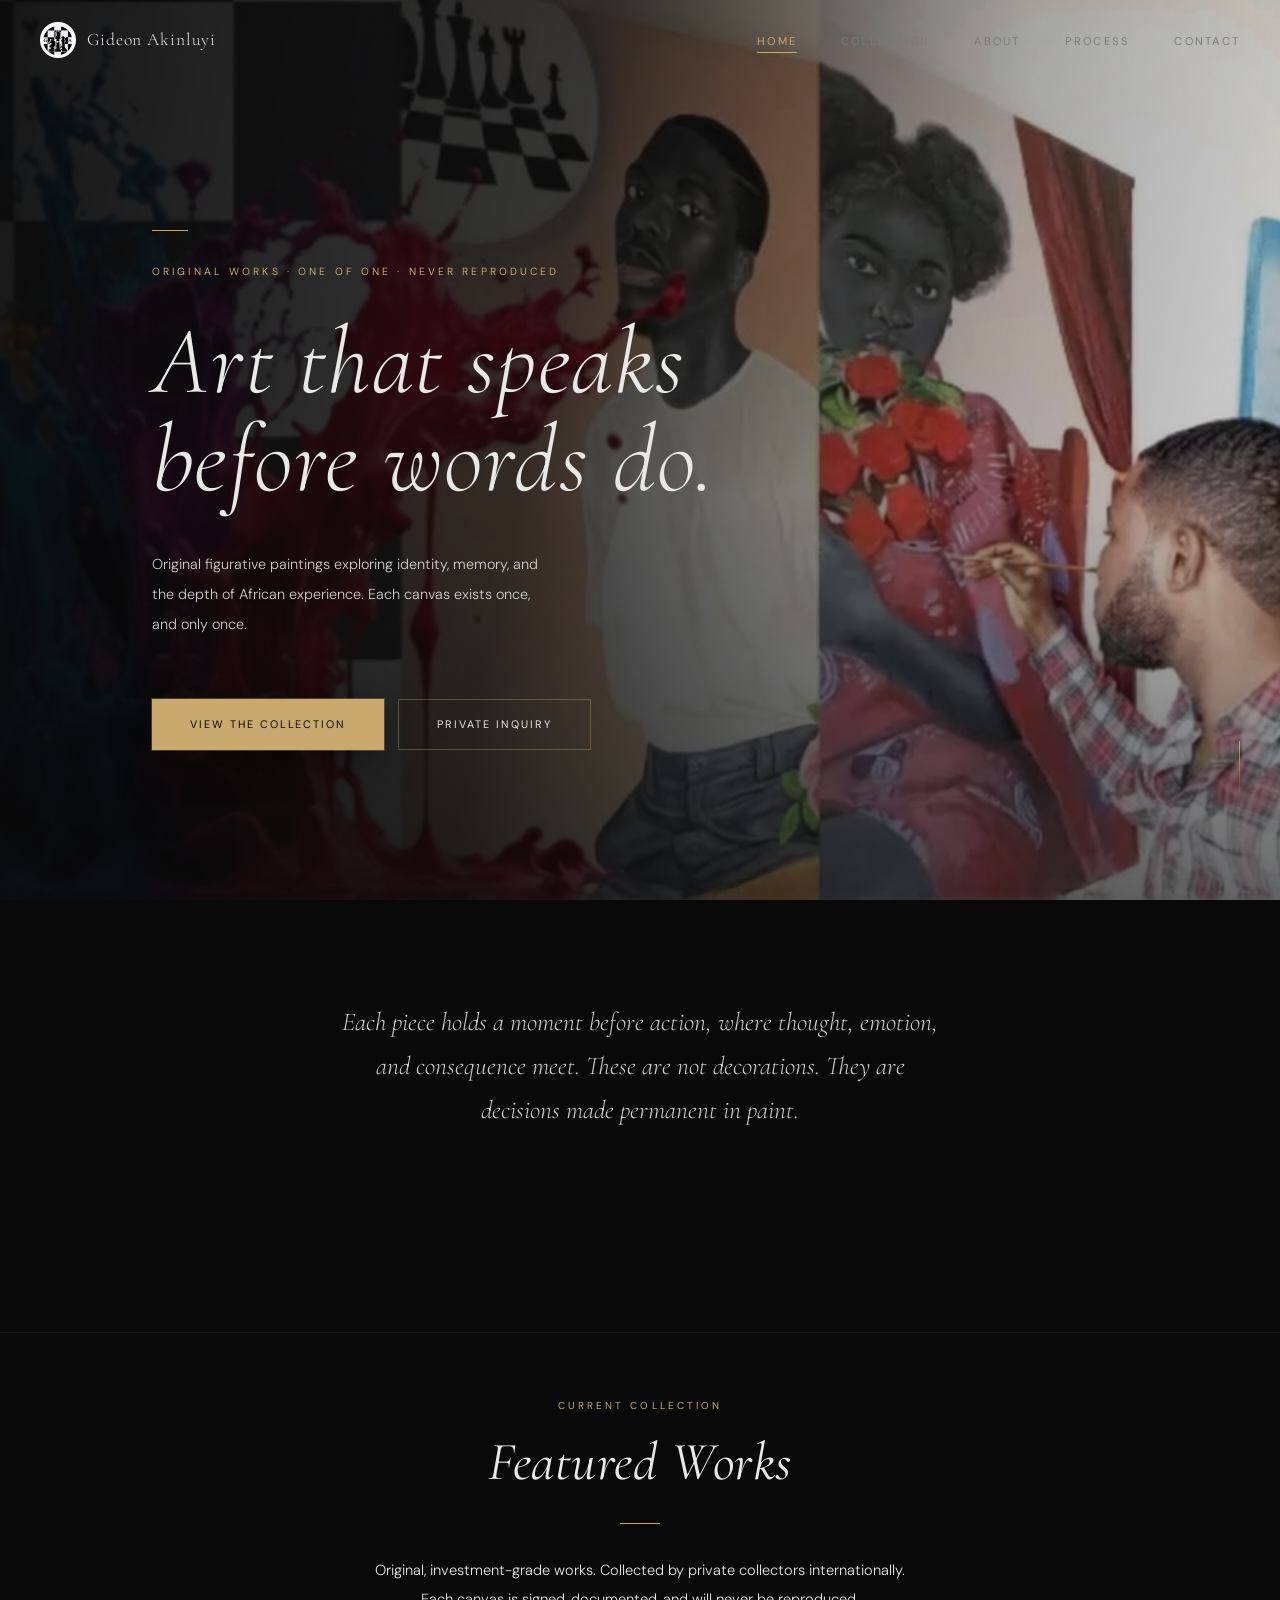
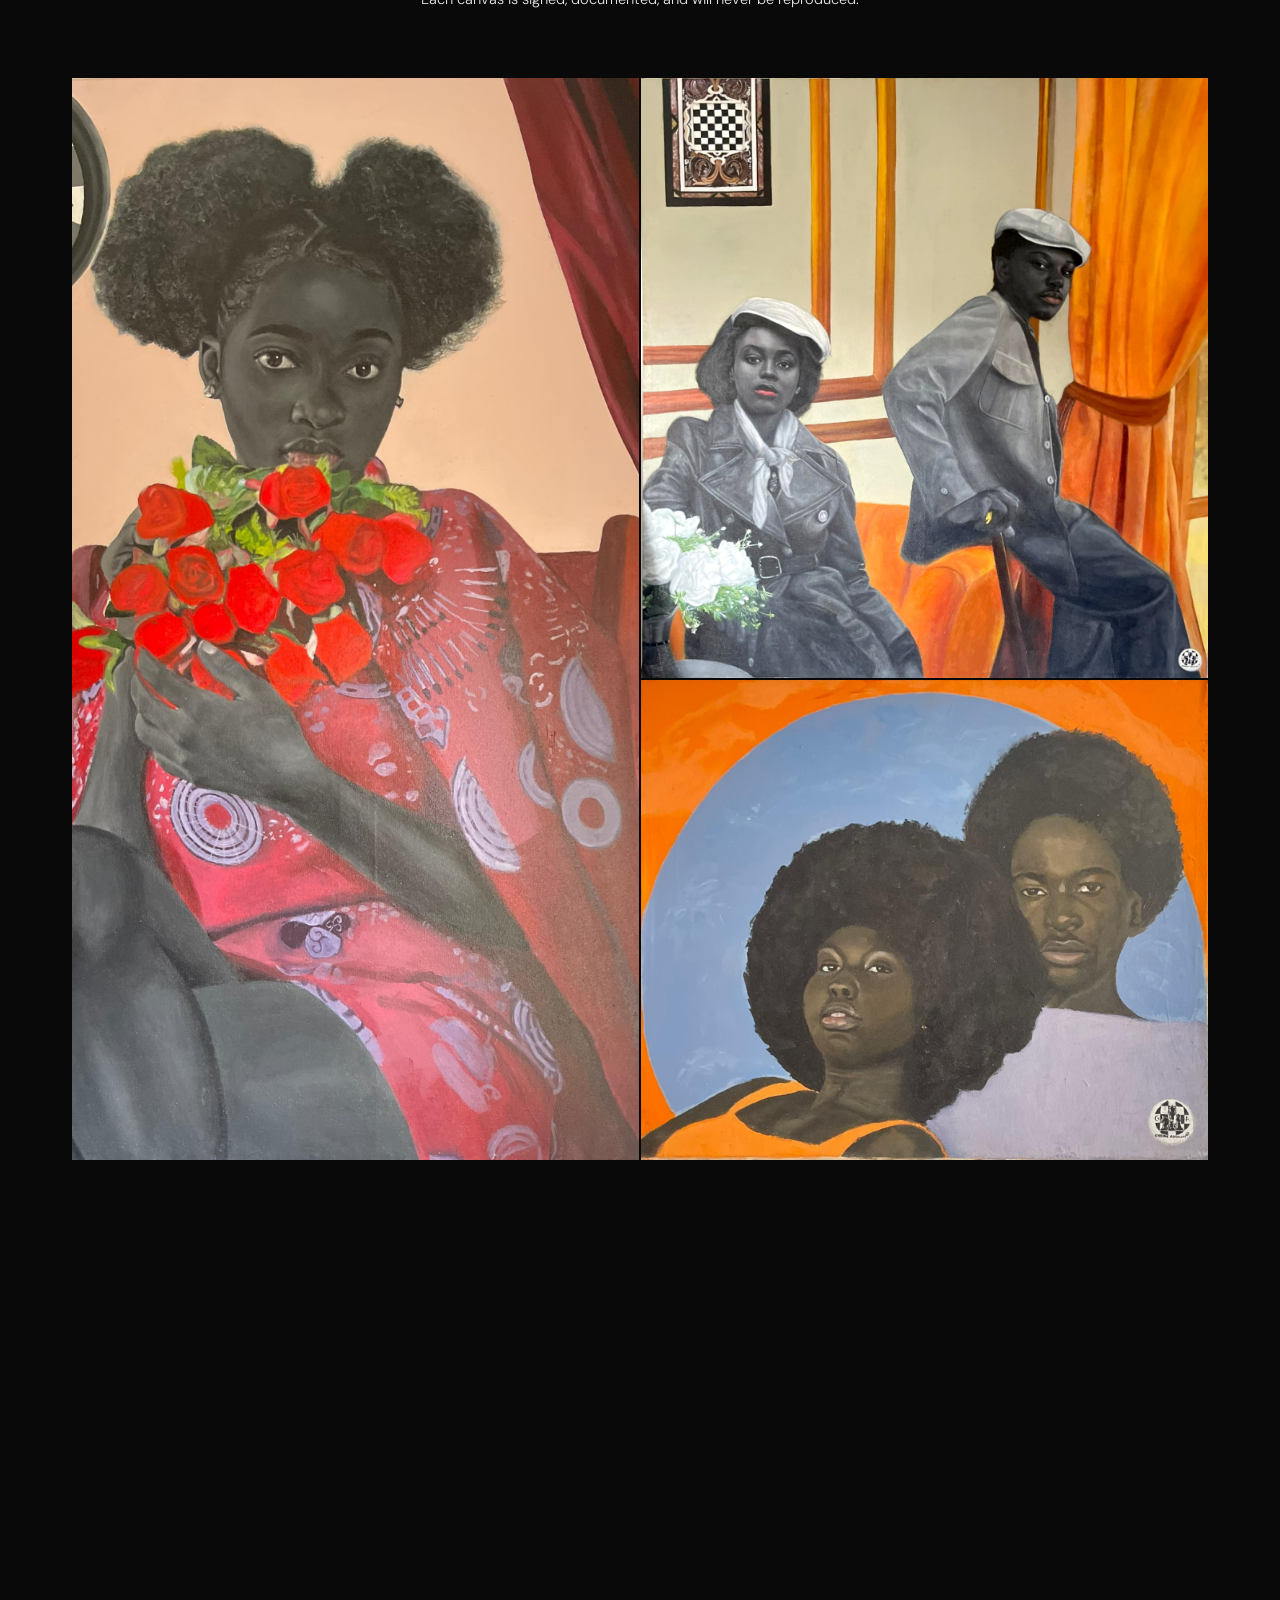
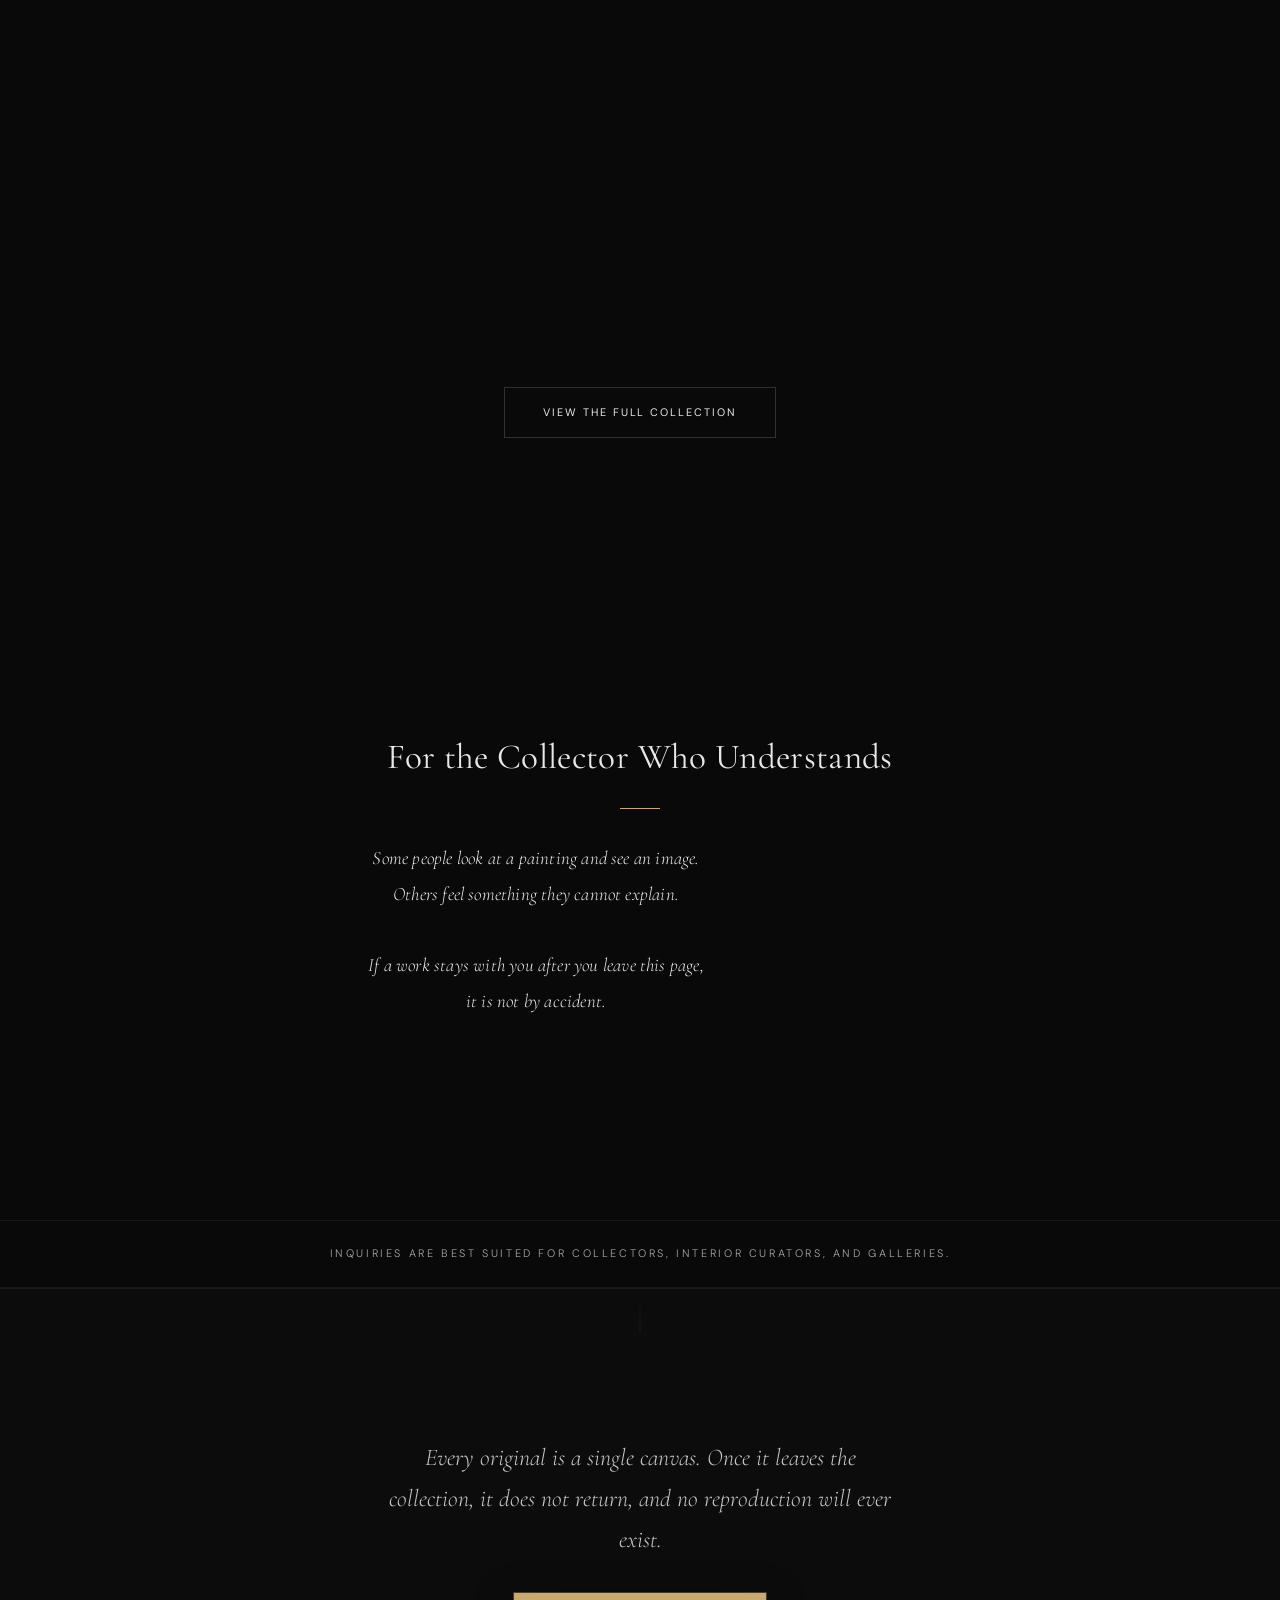
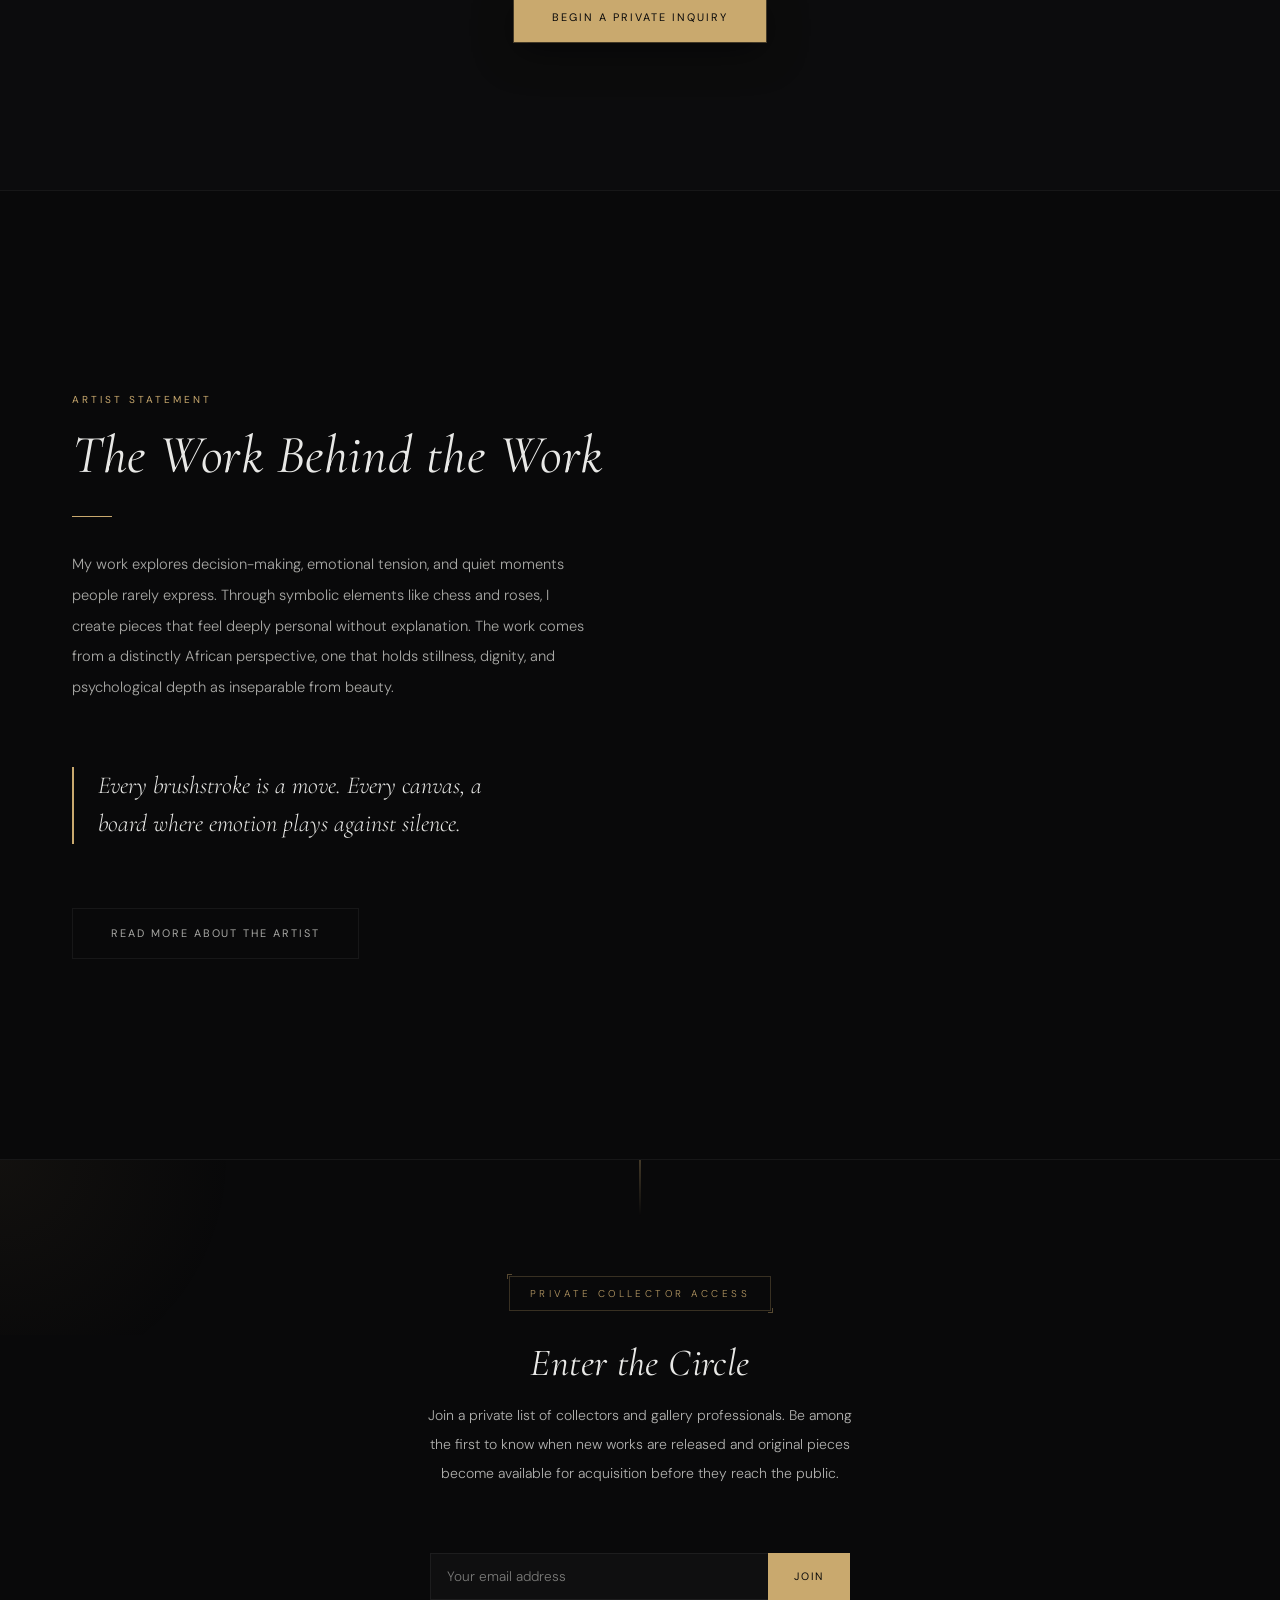
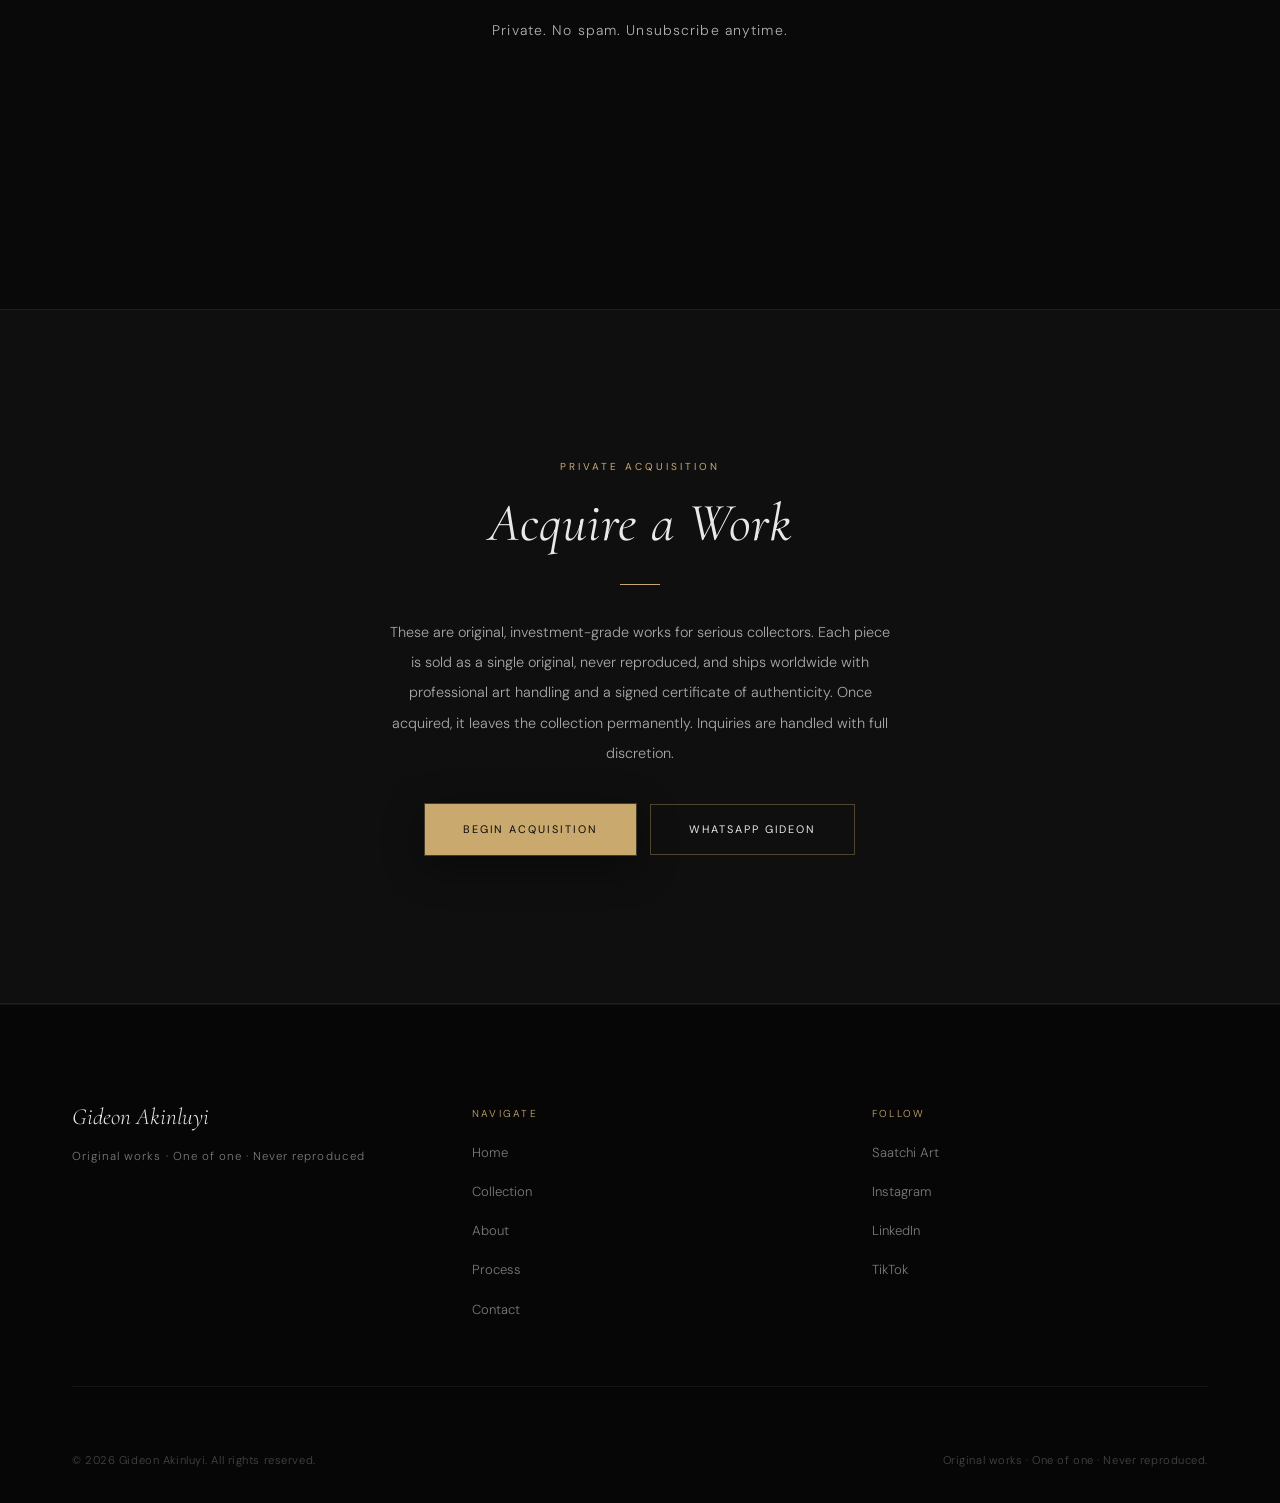
==== index.html @ 633abb71 "Add files via upload initial website upload" ====
<!DOCTYPE html>
<html lang="en">
<head>
  <meta charset="UTF-8">
  <meta name="viewport" content="width=device-width, initial-scale=1.0">
  <title>Gideon Akinluyi | Contemporary Artist | Original Figurative Paintings</title>
  <meta name="description" content="Original figurative paintings by Gideon Akinluyi. Investment-grade works exploring identity, decision-making, and the depth of African experience. Each work is one of one, collected privately worldwide.">
  <meta property="og:title" content="Gideon Akinluyi | Contemporary Artist | Original Figurative Paintings">
  <meta property="og:description" content="Original figurative paintings by Gideon Akinluyi. Investment-grade works exploring identity, decision-making, and the depth of African experience. Each work is one of one, collected privately worldwide.">
  <meta property="og:image" content="images/banner.jpg">
  <meta property="og:type" content="website">
  <link rel="icon" href="images/logo.png">
  <link rel="stylesheet" href="style.css">
  <link rel="preconnect" href="https://fonts.googleapis.com">
  <link rel="preconnect" href="https://fonts.gstatic.com" crossorigin>
  <link href="https://fonts.googleapis.com/css2?family=Cormorant+Garamond:ital,wght@0,300;0,400;0,500;0,600;1,300;1,400&family=DM+Sans:wght@300;400;500&display=swap" rel="stylesheet">
</head>
<body>

  <nav class="nav" id="mainNav">
    <div class="nav__inner">
      <a href="index.html" class="nav__logo">
        <img src="images/logo.png" alt="Gideon Akinluyi artist logo">
        <span class="nav__logo-text">Gideon Akinluyi</span>
      </a>
      <ul class="nav__links">
        <li><a href="index.html" class="active">Home</a></li>
        <li><a href="collection.html">Collection</a></li>
        <li><a href="about.html">About</a></li>
        <li><a href="process.html">Process</a></li>
        <li><a href="contact.html">Contact</a></li>
      </ul>
      <button class="nav__hamburger" aria-label="Open menu">
        <span></span><span></span><span></span>
      </button>
    </div>
  </nav>

  <div class="nav__mobile">
    <ul>
      <li><a href="index.html" class="active">Home</a></li>
      <li><a href="collection.html">Collection</a></li>
      <li><a href="about.html">About</a></li>
      <li><a href="process.html">Process</a></li>
      <li><a href="contact.html">Contact</a></li>
    </ul>
  </div>

  <section class="hero">
    <div class="hero__bg">
      <img src="images/banner.jpg" alt="Gideon Akinluyi studio, original figurative acrylic paintings">
    </div>
    <div class="hero__overlay"></div>
    <div class="hero__content">
      <span class="hero__label">Original Works &middot; One of One &middot; Never Reproduced</span>
      <h1 class="hero__title">Art that speaks<br>before words do.</h1>
      <p class="hero__sub">Original figurative paintings exploring identity, memory, and the depth of African experience. Each canvas exists once, and only once.</p>
      <div class="hero__actions">
        <a href="collection.html" class="btn btn--primary">View the Collection</a>
        <a href="https://wa.me/2347062094974?text=Hello%20Gideon%2C%20I%20came%20across%20your%20work%20and%20one%20piece%20stayed%20with%20me.%20I%20would%20like%20to%20know%20more%20about%20its%20availability." target="_blank" rel="noopener" class="btn btn--outline">Private Inquiry</a>
      </div>
    </div>
    <div class="hero__scroll">
      <div class="hero__scroll-line"></div>
      <span>Scroll</span>
    </div>
  </section>

  <section class="featured-intro">
    <div class="container">
      <p class="fade-in">Each piece holds a moment before action, where thought, emotion, and consequence meet. These are not decorations. They are decisions made permanent in paint.</p>
    </div>
  </section>

  <section class="featured-grid">
    <div class="container">
      <div class="section-header section-header--center fade-in">
        <span class="section-label">Current Collection</span>
        <h2 class="section-title">Featured Works</h2>
        <div class="divider divider--center"></div>
        <p style="text-align:center; margin: 0 auto; color: var(--text);">Original, investment-grade works. Collected by private collectors internationally. Each canvas is signed, documented, and will never be reproduced.</p>
      </div>

      <div class="featured-grid__grid">
        <div class="featured-grid__item fade-in" data-artwork="art1">
          <img src="images/art1.jpg" alt="A Bouquet of Reflection, figurative acrylic painting by Gideon Akinluyi">
          <div class="featured-grid__caption"><h4>A Bouquet of Reflection</h4></div>
        </div>
        <div class="featured-grid__item fade-in fade-in-delay-1" data-artwork="art2">
          <img src="images/art2.jpg" alt="Timeless Elegance, figurative acrylic painting by Gideon Akinluyi">
          <div class="featured-grid__caption"><h4>Timeless Elegance</h4></div>
        </div>
        <div class="featured-grid__item fade-in fade-in-delay-2" data-artwork="art3">
          <img src="images/art3.jpg" alt="Bound by Love, Moved by Purpose, figurative acrylic painting by Gideon Akinluyi">
          <div class="featured-grid__caption"><h4>Bound by Love, Moved by Purpose</h4></div>
        </div>
        <div class="featured-grid__item fade-in fade-in-delay-3" data-artwork="art4">
          <img src="images/art4.jpg" alt="Contemplation in Silence, figurative acrylic painting by Gideon Akinluyi">
          <div class="featured-grid__caption"><h4>Contemplation in Silence</h4></div>
        </div>
      </div>

      <div style="text-align:center; margin-top: 72px;" class="fade-in">
        <a href="collection.html" class="btn btn--outline">View the Full Collection</a>
      </div>
    </div>
  </section>

  <section class="recognition-moment fade-in">
    <div class="container">
      <div class="recognition-moment__inner">
        <h2 class="recognition-moment__title">For the Collector Who Understands</h2>
        <div class="divider divider--center"></div>
        <p class="recognition-moment__text">Some people look at a painting and see an image.<br>Others feel something they cannot explain.<br><br>If a work stays with you after you leave this page,<br>it is not by accident.</p>
      </div>
    </div>
  </section>

  <div class="collector-filter-bar">
    <p>Inquiries are best suited for collectors, interior curators, and galleries.</p>
  </div>

  <div class="cta-strip fade-in">
    <div class="container">
      <p>Every original is a single canvas. Once it leaves the collection, it does not return, and no reproduction will ever exist.</p>
      <a href="https://wa.me/2347062094974?text=Hello%20Gideon%2C%20I%20came%20across%20your%20work%20and%20one%20piece%20stayed%20with%20me.%20I%20would%20like%20to%20know%20more%20about%20its%20availability." target="_blank" rel="noopener" class="btn btn--primary">Begin a Private Inquiry</a>
    </div>
  </div>

  <section class="artist-statement-section">
    <div class="container">
      <div class="artist-statement-inner fade-in">
        <span class="section-label">Artist Statement</span>
        <h2 class="section-title">The Work Behind the Work</h2>
        <div class="divider"></div>
        <p>My work explores decision-making, emotional tension, and quiet moments people rarely express. Through symbolic elements like chess and roses, I create pieces that feel deeply personal without explanation. The work comes from a distinctly African perspective, one that holds stillness, dignity, and psychological depth as inseparable from beauty.</p>
        <blockquote class="home-quote">Every brushstroke is a move. Every canvas, a board where emotion plays against silence.</blockquote>
        <a href="about.html" class="btn btn--ghost">Read More About the Artist</a>
      </div>
    </div>
  </section>

  <section class="subscribe">
    <div class="container">
      <div class="subscribe-inner fade-in">
        <div class="collector-badge">Private Collector Access</div>
        <h2>Enter the Circle</h2>
        <p>Join a private list of collectors and gallery professionals. Be among the first to know when new works are released and original pieces become available for acquisition before they reach the public.</p>
        <form class="subscribe-form" action="https://formspree.io/f/xdapoaay" method="POST">
          <input type="email" name="email" placeholder="Your email address" required>
          <button type="submit">Join</button>
        </form>
        <p class="subscribe-note">Private. No spam. Unsubscribe anytime.</p>
      </div>
    </div>
  </section>

  <section class="acquire">
    <div class="container">
      <div class="acquire-inner fade-in">
        <span class="section-label">Private Acquisition</span>
        <h2>Acquire a Work</h2>
        <div class="divider divider--center"></div>
        <p>These are original, investment-grade works for serious collectors. Each piece is sold as a single original, never reproduced, and ships worldwide with professional art handling and a signed certificate of authenticity. Once acquired, it leaves the collection permanently. Inquiries are handled with full discretion.</p>
        <div style="display:flex; gap:14px; justify-content:center; flex-wrap:wrap; margin-top: 36px;">
          <a href="contact.html" class="btn btn--primary">Begin Acquisition</a>
          <a href="https://wa.me/2347062094974?text=Hello%20Gideon%2C%20I%20came%20across%20your%20work%20and%20one%20piece%20stayed%20with%20me.%20I%20would%20like%20to%20know%20more%20about%20its%20availability." target="_blank" rel="noopener" class="btn btn--outline">WhatsApp Gideon</a>
        </div>
      </div>
    </div>
  </section>

  <footer class="footer">
    <div class="container">
      <div class="footer__inner">
        <div class="footer__brand">
          <span class="footer__brand-name">Gideon Akinluyi</span>
          <span class="footer__brand-sub">Original works &middot; One of one &middot; Never reproduced</span>
        </div>
        <div>
          <span class="footer__col-label">Navigate</span>
          <ul class="footer__links">
            <li><a href="index.html">Home</a></li>
            <li><a href="collection.html">Collection</a></li>
            <li><a href="about.html">About</a></li>
            <li><a href="process.html">Process</a></li>
            <li><a href="contact.html">Contact</a></li>
          </ul>
        </div>
        <div>
          <span class="footer__col-label">Follow</span>
          <ul class="footer__social">
            <li><a href="https://www.saatchiart.com/gideonakinluyi-art" target="_blank" rel="noopener">Saatchi Art</a></li>
            <li><a href="https://www.instagram.com/gakinluyi" target="_blank" rel="noopener">Instagram</a></li>
            <li><a href="https://www.linkedin.com/in/gideon-akinluyi-1b16bb2b6/" target="_blank" rel="noopener">LinkedIn</a></li>
            <li><a href="https://tiktok.com/@gideon_akinluyi_art" target="_blank" rel="noopener">TikTok</a></li>
          </ul>
        </div>
      </div>
      <div class="footer__bottom">
        <span class="footer__copy">&copy; <span id="year"></span> Gideon Akinluyi. All rights reserved.</span>
        <span class="footer__copy">Original works &middot; One of one &middot; Never reproduced.</span>
      </div>
    </div>
  </footer>

  <div class="modal-overlay" id="modalOverlay">
    <button class="modal__close" onclick="closeModal()" aria-label="Close modal">&times;</button>
    <div class="modal">
      <div class="modal__image"><img class="modal__img" src="" alt=""></div>
      <div class="modal__content">
        <p class="modal__label"></p>
        <h2 class="modal__title"></h2>
        <p class="modal__tagline"></p>
        <p class="modal__subtitle"></p>
        <div class="divider"></div>
        <p class="modal__description"></p>
        <div class="modal__status"></div>
        <p class="modal__oof">Original work &middot; One of one &middot; No reproduction will ever exist.</p>
        <div class="modal__actions">
          <a href="contact.html" class="btn btn--primary">Acquire this Work</a>
          <a href="https://wa.me/2347062094974?text=Hello%20Gideon%2C%20I%20came%20across%20your%20work%20and%20one%20piece%20stayed%20with%20me.%20I%20would%20like%20to%20know%20more%20about%20its%20availability." target="_blank" rel="noopener" class="btn btn--outline modal__wa">Private Inquiry</a>
        </div>
      </div>
    </div>
  </div>

  <script>document.getElementById("year").textContent = new Date().getFullYear();</script>
  <script src="script.js"></script>
</body>
</html>
---- style.css ----
@import url('https://fonts.googleapis.com/css2?family=Cormorant+Garamond:ital,wght@0,300;0,400;0,500;0,600;1,300;1,400&family=DM+Sans:wght@300;400;500&display=swap');

/* =========================================
   VARIABLES
========================================= */
:root {
  --bg:            #09090a;
  --bg-secondary:  #0f0f10;
  --bg-card:       #121213;
  --bg-modal:      #0c0c0d;
  --text:          #e8e8e6;
  --muted:         #7a7a78;
  --muted-light:   #a8a8a5;
  --accent:        #c9a96e;
  --accent-dim:    rgba(201,169,110,0.12);
  --accent-glow:   rgba(201,169,110,0.06);
  --border:        rgba(255,255,255,0.06);
  --border-accent: rgba(201,169,110,0.28);
  --nav-height:    80px;

  /* Intentional spacing rhythm — not uniform */
  --sp-xs:   6px;
  --sp-sm:  16px;
  --sp-md:  32px;
  --sp-lg:  64px;
  --sp-xl:  100px;
  --sp-2xl: 148px;
  --sp-3xl: 200px;

  --font-display: 'Cormorant Garamond', Georgia, serif;
  --font-body:    'DM Sans', system-ui, sans-serif;

  --ease:      cubic-bezier(0.25, 0.46, 0.45, 0.94);
  --ease-out:  cubic-bezier(0.16, 1, 0.3, 1);
  --t-fast:    0.22s var(--ease);
  --t-mid:     0.38s var(--ease);
  --t-slow:    0.6s  var(--ease);
}

/* =========================================
   RESET
========================================= */
*, *::before, *::after { box-sizing: border-box; margin: 0; padding: 0; }
html { scroll-behavior: smooth; }

body {
  background: var(--bg);
  color: var(--text);
  font-family: var(--font-body);
  font-size: 15px;
  line-height: 1.75;
  font-weight: 300;
  -webkit-font-smoothing: antialiased;
  overflow-x: hidden;
}

img { display: block; max-width: 100%; height: auto; }
a   { color: inherit; text-decoration: none; }

/* =========================================
   TYPOGRAPHY
========================================= */
h1, h2, h3, h4 {
  font-family: var(--font-display);
  font-weight: 400;
  letter-spacing: 0.01em;
}

h1 { font-size: clamp(3.2rem, 7.5vw, 8rem);  line-height: 1.01; }
h2 { font-size: clamp(2.2rem, 4.2vw, 4rem);  line-height: 1.08; }
h3 { font-size: clamp(1.5rem, 2.6vw, 2.3rem); line-height: 1.12; }
h4 { font-size: 1.25rem; line-height: 1.3; }

p {
  font-size: 0.915rem;
  line-height: 2.0;
  color: var(--text);
  max-width: 54ch;
  opacity: 1;
}

.text-muted  { color: var(--muted); }
.text-accent { color: var(--accent); }

/* =========================================
   LAYOUT
========================================= */
.container {
  max-width: 1200px;
  margin: 0 auto;
  padding: 0 var(--sp-md);
}

.container--narrow {
  max-width: 760px;
  margin: 0 auto;
  padding: 0 var(--sp-md);
}

section { padding: var(--sp-2xl) 0; }

/* =========================================
   NAVIGATION
========================================= */
.nav {
  position: fixed;
  top: 0; left: 0; right: 0;
  z-index: 1000;
  height: var(--nav-height);
  display: flex;
  align-items: center;
  padding: 0 var(--sp-md);
  transition: background var(--t-slow), border-bottom var(--t-slow);
}

.nav.scrolled {
  background: rgba(9,9,10,0.97);
  border-bottom: 1px solid var(--border);
  backdrop-filter: blur(20px);
  -webkit-backdrop-filter: blur(20px);
}

.nav__inner {
  width: 100%;
  max-width: 1200px;
  margin: 0 auto;
  display: flex;
  align-items: center;
  justify-content: space-between;
}

.nav__logo {
  display: flex;
  align-items: center;
  gap: 11px;
  transition: opacity var(--t-mid);
}
.nav__logo:hover { opacity: 0.75; }

.nav__logo img {
  width: 36px; height: 36px;
  object-fit: contain;
  border-radius: 50%;
}

.nav__logo-text {
  font-family: var(--font-display);
  font-size: 1.1rem;
  letter-spacing: 0.05em;
  color: var(--text);
}

.nav__links {
  display: flex;
  align-items: center;
  gap: 44px;
  list-style: none;
}

.nav__links a {
  font-size: 0.7rem;
  letter-spacing: 0.18em;
  text-transform: uppercase;
  color: var(--muted);
  transition: color var(--t-mid);
  position: relative;
  padding-bottom: 4px;
  font-weight: 400;
}

.nav__links a::after {
  content: '';
  position: absolute;
  bottom: -1px; left: 0;
  width: 0; height: 1px;
  background: var(--accent);
  transition: width var(--t-mid);
}

.nav__links a:hover       { color: var(--text); }
.nav__links a:hover::after { width: 100%; }
.nav__links a.active      { color: var(--accent); }
.nav__links a.active::after { width: 100%; }

.nav__hamburger {
  display: none;
  flex-direction: column;
  gap: 5px;
  cursor: pointer;
  padding: 6px;
  background: none;
  border: none;
}

.nav__hamburger span {
  display: block;
  width: 22px; height: 1px;
  background: var(--text);
  transition: var(--t-mid);
}

.nav__mobile {
  display: none;
  position: fixed;
  top: var(--nav-height);
  left: 0; right: 0;
  background: rgba(9,9,10,0.99);
  border-bottom: 1px solid var(--border);
  padding: var(--sp-md) var(--sp-md) var(--sp-lg);
  z-index: 999;
  backdrop-filter: blur(20px);
}

.nav__mobile.open { display: block; }

.nav__mobile ul {
  list-style: none;
  display: flex;
  flex-direction: column;
}

.nav__mobile a {
  font-size: 0.8rem;
  letter-spacing: 0.14em;
  text-transform: uppercase;
  color: var(--muted);
  transition: color var(--t-mid);
  display: block;
  padding: 14px 0;
  border-bottom: 1px solid var(--border);
}

.nav__mobile a:hover,
.nav__mobile a.active { color: var(--accent); }

/* =========================================
   HERO
========================================= */
.hero {
  position: relative;
  height: 100vh;
  min-height: 700px;
  display: flex;
  align-items: center;
  overflow: hidden;
}

.hero__bg {
  position: absolute;
  inset: 0;
  z-index: 0;
}

.hero__bg img {
  width: 100%; height: 100%;
  object-fit: cover;
  object-position: 65% center;
  transform: scale(1.05);
  animation: heroZoom 14s var(--ease-out) forwards;
}

@keyframes heroZoom { to { transform: scale(1); } }

.hero__overlay {
  position: absolute; inset: 0;
  z-index: 1;
  background:
    linear-gradient(100deg,
      rgba(9,9,10,0.94) 0%,
      rgba(9,9,10,0.80) 42%,
      rgba(9,9,10,0.30) 72%,
      rgba(9,9,10,0.08) 100%
    ),
    linear-gradient(to top,
      rgba(9,9,10,0.55) 0%,
      transparent 45%
    );
  animation: fadeInOverlay 2.2s ease forwards;
}

@keyframes fadeInOverlay { from { opacity: 0; } to { opacity: 1; } }

.hero__content {
  position: relative;
  z-index: 2;
  width: 100%;
  max-width: 1200px;
  margin: 0 auto;
  padding: 0 var(--sp-md);
  padding-top: var(--nav-height);
}

.hero__content::before {
  content: '';
  display: block;
  width: 36px;
  height: 1px;
  background: var(--accent);
  margin-bottom: 32px;
  opacity: 0;
  animation: fadeUp 0.8s var(--ease) 0.3s forwards;
}

.hero__label {
  display: block;
  font-size: 0.65rem;
  letter-spacing: 0.30em;
  text-transform: uppercase;
  color: var(--accent);
  margin-bottom: 32px;
  font-weight: 400;
  opacity: 0;
  animation: fadeUp 0.9s var(--ease) 0.45s forwards;
}

.hero__title {
  font-family: var(--font-display);
  font-size: clamp(3.4rem, 7.5vw, 8rem);
  font-weight: 300;
  font-style: italic;
  line-height: 1.02;
  color: var(--text);
  max-width: 720px;
  margin-bottom: 40px;
  opacity: 0;
  animation: fadeUp 1.1s var(--ease) 0.62s forwards;
}

.hero__sub {
  font-size: 0.9rem;
  color: rgba(232,232,230,0.88);
  max-width: 400px;
  line-height: 2.1;
  margin-bottom: 60px;
  font-weight: 300;
  opacity: 0;
  animation: fadeUp 0.9s var(--ease) 0.82s forwards;
}

.hero__actions {
  display: flex;
  gap: 14px;
  flex-wrap: wrap;
  opacity: 0;
  animation: fadeUp 0.9s var(--ease) 1.0s forwards;
}

.hero__scroll {
  position: absolute;
  bottom: 48px;
  right: var(--sp-md);
  z-index: 2;
  display: flex;
  flex-direction: column;
  align-items: center;
  gap: 10px;
  opacity: 0;
  animation: fadeUp 1s var(--ease) 1.5s forwards;
}

.hero__scroll span {
  font-size: 0.58rem;
  letter-spacing: 0.26em;
  text-transform: uppercase;
  color: rgba(122,122,120,0.6);
  writing-mode: vertical-rl;
}

.hero__scroll-line {
  width: 1px;
  height: 52px;
  background: linear-gradient(to bottom, var(--accent), transparent);
  animation: scrollPulse 2.8s ease infinite 2s;
}

@keyframes scrollPulse {
  0%, 100% { opacity: 0.28; transform: scaleY(1); }
  50%       { opacity: 0.85; transform: scaleY(0.58); }
}

@keyframes fadeUp {
  from { opacity: 0; transform: translateY(26px); }
  to   { opacity: 1; transform: translateY(0); }
}

/* =========================================
   BUTTONS
========================================= */
.btn {
  display: inline-flex;
  align-items: center;
  padding: 15px 38px;
  font-size: 0.68rem;
  letter-spacing: 0.18em;
  text-transform: uppercase;
  font-family: var(--font-body);
  font-weight: 400;
  cursor: pointer;
  transition: all var(--t-mid);
  border: none;
  position: relative;
  overflow: hidden;
  white-space: nowrap;
}

.btn--primary {
  background: var(--accent);
  color: #09090a;
}

.btn--primary::after {
  content: '';
  position: absolute; inset: 0;
  background: rgba(255,255,255,0.13);
  opacity: 0;
  transition: opacity var(--t-mid);
}

.btn--primary:hover::after { opacity: 1; }
.btn--primary:hover { transform: translateY(-2px); }

.btn--outline {
  background: transparent;
  color: var(--text);
  border: 1px solid rgba(232,232,230,0.18);
}

.btn--outline:hover {
  border-color: var(--accent);
  color: var(--accent);
  transform: translateY(-2px);
}

.btn--ghost {
  background: transparent;
  color: var(--muted-light);
  border: 1px solid var(--border);
  font-size: 0.68rem;
}

.btn--ghost:hover {
  color: var(--text);
  border-color: rgba(232,232,230,0.16);
}

/* =========================================
   SECTION LABELS + DIVIDERS
========================================= */
.section-label {
  display: block;
  font-size: 0.63rem;
  letter-spacing: 0.30em;
  text-transform: uppercase;
  color: var(--accent);
  margin-bottom: 18px;
  font-weight: 400;
}

.section-header         { margin-bottom: var(--sp-lg); }
.section-header--center { text-align: center; }

.section-title {
  font-family: var(--font-display);
  font-weight: 400;
  font-style: italic;
  color: var(--text);
}

.divider {
  width: 40px; height: 1px;
  background: var(--accent);
  margin: var(--sp-md) 0;
}

.divider--center { margin: var(--sp-md) auto; }

/* =========================================
   PAGE HERO (inner pages)
========================================= */
.page-hero {
  padding-top: calc(var(--nav-height) + var(--sp-2xl));
  padding-bottom: var(--sp-xl);
  border-bottom: 1px solid var(--border);
  margin-bottom: var(--sp-2xl);
}

.page-hero__label {
  display: block;
  font-size: 0.63rem;
  letter-spacing: 0.30em;
  text-transform: uppercase;
  color: var(--accent);
  margin-bottom: 22px;
}

.page-hero__title {
  font-family: var(--font-display);
  font-size: clamp(3rem, 6.5vw, 6.5rem);
  font-weight: 300;
  font-style: italic;
  color: var(--text);
  max-width: 780px;
  margin-bottom: 28px;
  line-height: 1.03;
}

.page-hero__sub {
  font-size: 0.9rem;
  color: var(--muted-light);
  max-width: 440px;
  line-height: 2.05;
}

/* =========================================
   FEATURED INTRO
========================================= */
.featured-intro {
  padding: var(--sp-2xl) 0 var(--sp-xl);
}

.featured-intro p {
  font-family: var(--font-display);
  font-size: clamp(1.2rem, 2vw, 1.65rem);
  font-style: italic;
  color: rgba(232,232,230,0.88);
  max-width: 600px;
  text-align: center;
  margin: 0 auto;
  line-height: 1.72;
}

/* =========================================
   FEATURED GRID (homepage)
========================================= */
.featured-grid {
  padding: var(--sp-lg) 0 var(--sp-3xl);
  border-top: 1px solid var(--border);
}

.featured-grid__grid {
  display: grid;
  grid-template-columns: repeat(2, 1fr);
  gap: 2px;
}

.featured-grid__item {
  position: relative;
  overflow: hidden;
  cursor: pointer;
  background: var(--bg-secondary);
}

.featured-grid__item:nth-child(1) { grid-row: span 2; }

.featured-grid__item img {
  width: 100%; height: 100%;
  object-fit: cover;
  transition: transform 0.9s var(--ease);
  min-height: 300px;
  display: block;
}

.featured-grid__item:hover img { transform: scale(1.03); }

.featured-grid__caption {
  position: absolute;
  bottom: 0; left: 0; right: 0;
  padding: 64px var(--sp-md) var(--sp-md);
  background: linear-gradient(transparent, rgba(9,9,10,0.92));
  opacity: 0;
  transform: translateY(6px);
  transition: opacity 0.42s ease, transform 0.42s ease;
}

.featured-grid__item:hover .featured-grid__caption {
  opacity: 1;
  transform: translateY(0);
}

.featured-grid__caption h4 {
  font-family: var(--font-display);
  font-size: 1.15rem;
  font-style: italic;
  color: var(--text);
  font-weight: 400;
}

/* =========================================
   COLLECTION GRID
========================================= */
.collection-grid {
  display: grid;
  grid-template-columns: repeat(3, 1fr);
  gap: 56px 40px;
}

.art-card {
  cursor: pointer;
  background: transparent;
  transition: transform var(--t-mid);
}

.art-card:hover { transform: translateY(-4px); }

.art-card__image {
  overflow: hidden;
  aspect-ratio: 3/4;
  background: var(--bg-card);
}

.art-card__image img {
  width: 100%; height: 100%;
  object-fit: cover;
  transition: transform 0.85s var(--ease);
}

.art-card:hover .art-card__image img { transform: scale(1.03); }

.art-card__info {
  padding: 20px 0 10px;
  border-top: 1px solid var(--border);
  margin-top: 2px;
}

.art-card__title {
  font-family: var(--font-display);
  font-size: 1.3rem;
  font-style: italic;
  font-weight: 400;
  color: var(--text);
  line-height: 1.22;
  transition: color var(--t-mid);
  max-width: 26ch;
  margin-bottom: 10px;
}

.art-card:hover .art-card__title { color: var(--accent); }

.art-card__meta {
  font-size: 0.67rem;
  color: var(--muted);
  letter-spacing: 0.07em;
  line-height: 1.7;
  padding-bottom: 12px;
  border-bottom: 1px solid var(--border);
  margin-bottom: 12px;
}

.art-card__tagline {
  font-family: var(--font-display);
  font-style: italic;
  font-size: 0.92rem;
  color: var(--muted-light);
  line-height: 1.68;
}

/* =========================================
   MODAL
========================================= */
.modal-overlay {
  position: fixed; inset: 0;
  background: rgba(4,4,5,0.97);
  z-index: 2000;
  display: flex;
  align-items: center;
  justify-content: center;
  padding: var(--sp-md);
  opacity: 0;
  pointer-events: none;
  transition: opacity 0.42s ease;
  backdrop-filter: blur(14px);
  -webkit-backdrop-filter: blur(14px);
}

.modal-overlay.open {
  opacity: 1;
  pointer-events: all;
}

.modal {
  background: var(--bg-modal);
  max-width: 1000px;
  width: 100%;
  max-height: 88vh;
  overflow-y: auto;
  display: grid;
  grid-template-columns: 1fr 1fr;
  border: 1px solid rgba(255,255,255,0.05);
  transform: translateY(20px) scale(0.978);
  transition: transform 0.48s var(--ease-out);
  scrollbar-width: thin;
  scrollbar-color: var(--border) transparent;
}

.modal-overlay.open .modal {
  transform: translateY(0) scale(1);
}

.modal::-webkit-scrollbar { width: 2px; }
.modal::-webkit-scrollbar-thumb { background: var(--border); }

.modal__image {
  position: sticky;
  top: 0;
  overflow: hidden;
  height: fit-content;
}

.modal__image img {
  width: 100%; height: 100%;
  object-fit: cover;
  max-height: 88vh;
  display: block;
}

.modal__content {
  padding: 48px 40px 44px;
  display: flex;
  flex-direction: column;
  gap: 16px;
}

.modal__close {
  position: fixed;
  top: 20px; right: 20px;
  background: rgba(9,9,10,0.94);
  border: 1px solid rgba(255,255,255,0.08);
  color: var(--muted);
  width: 44px; height: 44px;
  cursor: pointer;
  display: flex;
  align-items: center;
  justify-content: center;
  font-size: 1.15rem;
  transition: all var(--t-mid);
  z-index: 2001;
  backdrop-filter: blur(8px);
}

.modal__close:hover {
  color: var(--text);
  border-color: var(--accent);
  background: var(--accent-dim);
}

.modal__label {
  font-size: 0.63rem;
  letter-spacing: 0.20em;
  text-transform: uppercase;
  color: var(--accent);
}

.modal__title {
  font-family: var(--font-display);
  font-size: clamp(1.8rem, 2.6vw, 2.8rem);
  font-style: italic;
  font-weight: 400;
  line-height: 1.08;
  color: var(--text);
  max-width: 22ch;
}

.modal__tagline {
  font-family: var(--font-display);
  font-size: 1.08rem;
  font-style: italic;
  color: var(--muted-light);
  border-left: 2px solid var(--accent);
  padding-left: 16px;
  line-height: 1.58;
  margin: 2px 0;
}

.modal__subtitle {
  font-size: 0.8rem;
  color: var(--muted);
  font-style: italic;
  line-height: 1.85;
}

.modal__description {
  font-size: 0.86rem;
  color: var(--muted-light);
  line-height: 2.1;
  max-width: 42ch;
}

.modal__status {
  font-size: 0.76rem;
  color: var(--muted);
  padding: 18px 0;
  border-top: 1px solid var(--border);
  border-bottom: 1px solid var(--border);
  line-height: 1.85;
}

.modal__status span {
  color: var(--accent);
  display: block;
  margin-top: 5px;
}

.modal__oof {
  font-size: 0.67rem;
  letter-spacing: 0.10em;
  color: var(--accent);
}

.modal__actions {
  display: flex;
  flex-direction: column;
  gap: 10px;
  padding-top: 6px;
}

/* =========================================
   ARTIST STATEMENT
========================================= */
.artist-statement-section {
  padding: var(--sp-3xl) 0;
  border-top: 1px solid var(--border);
}

.artist-statement-inner {
  max-width: 680px;
}

.artist-statement-inner h2 {
  font-family: var(--font-display);
  font-style: italic;
  font-weight: 400;
}

.artist-statement-inner > p {
  font-size: 0.915rem;
  color: var(--muted-light);
  line-height: 2.1;
  margin-top: var(--sp-md);
  max-width: 52ch;
}

.home-quote {
  font-family: var(--font-display);
  font-size: clamp(1.25rem, 1.9vw, 1.7rem);
  font-style: italic;
  color: var(--text);
  border-left: 2px solid var(--accent);
  padding-left: 24px;
  margin: var(--sp-lg) 0;
  line-height: 1.58;
  max-width: 42ch;
}

/* =========================================
   COLLECTOR SECTION
========================================= */
.subscribe {
  padding: var(--sp-3xl) 0;
  border-top: 1px solid var(--border);
  position: relative;
  overflow: hidden;
}

/* Radial gold ambient glow */
.subscribe::before {
  content: '';
  position: absolute;
  top: 50%; left: 50%;
  transform: translate(-50%, -50%);
  width: 700px; height: 350px;
  background: radial-gradient(ellipse, var(--accent-glow) 0%, transparent 65%);
  pointer-events: none;
}

/* Top hairline drop */
.subscribe::after {
  content: '';
  position: absolute;
  top: 0; left: 50%;
  transform: translateX(-50%);
  width: 1px; height: 56px;
  background: linear-gradient(to bottom, var(--accent), transparent);
  opacity: 0.6;
}

.subscribe-inner {
  max-width: 500px;
  margin: 0 auto;
  text-align: center;
  position: relative;
  padding-top: var(--sp-sm);
}

.subscribe-inner h2 {
  font-family: var(--font-display);
  font-style: italic;
  font-size: clamp(2rem, 3.6vw, 3.2rem);
  line-height: 1.08;
  margin-bottom: var(--sp-sm);
}

.subscribe-inner > p {
  font-size: 0.875rem;
  color: var(--muted-light);
  line-height: 2.1;
  max-width: 44ch;
  margin: 0 auto var(--sp-lg);
}

.collector-badge {
  display: inline-block;
  border: 1px solid var(--border-accent);
  color: var(--accent);
  font-size: 0.62rem;
  letter-spacing: 0.30em;
  text-transform: uppercase;
  padding: 8px 20px;
  margin-bottom: var(--sp-md);
  position: relative;
}

.collector-badge::before,
.collector-badge::after {
  content: '';
  position: absolute;
  width: 5px; height: 5px;
  border-color: var(--accent);
  border-style: solid;
  opacity: 0.45;
}

.collector-badge::before {
  top: -3px; left: -3px;
  border-width: 1px 0 0 1px;
}

.collector-badge::after {
  bottom: -3px; right: -3px;
  border-width: 0 1px 1px 0;
}

.subscribe-form {
  display: flex;
  max-width: 420px;
  margin: 0 auto var(--sp-sm);
}

.subscribe-form input {
  flex: 1;
  background: var(--bg-secondary);
  border: 1px solid var(--border);
  border-right: none;
  color: var(--text);
  padding: 14px 16px;
  font-family: var(--font-body);
  font-size: 0.85rem;
  outline: none;
  transition: border-color var(--t-mid);
  font-weight: 300;
}

.subscribe-form input::placeholder { color: var(--muted); }
.subscribe-form input:focus { border-color: var(--border-accent); }

.subscribe-form button {
  background: var(--accent);
  color: #09090a;
  border: none;
  padding: 14px 26px;
  font-family: var(--font-body);
  font-size: 0.67rem;
  letter-spacing: 0.16em;
  text-transform: uppercase;
  cursor: pointer;
  transition: background var(--t-mid);
  white-space: nowrap;
  font-weight: 400;
}

.subscribe-form button:hover { background: #d4b577; }

.subscribe-note {
  font-size: 0.68rem;
  color: var(--muted);
  letter-spacing: 0.08em;
}

/* =========================================
   ACQUIRE / CTA
========================================= */
.acquire {
  background: var(--bg-secondary);
  padding: var(--sp-2xl) 0;
  border-top: 1px solid var(--border);
  border-bottom: 1px solid var(--border);
}

.acquire-inner {
  max-width: 640px;
  margin: 0 auto;
  text-align: center;
}

.acquire-inner h2 {
  font-family: var(--font-display);
  font-style: italic;
  margin-bottom: var(--sp-sm);
}

.acquire-inner > p {
  font-size: 0.9rem;
  color: var(--muted-light);
  line-height: 2.1;
  max-width: 50ch;
  margin: 0 auto var(--sp-md);
}

/* Mid-page CTA strip */
.cta-strip {
  padding: var(--sp-2xl) 0;
  border-top: 1px solid var(--border);
  text-align: center;
  position: relative;
}

.cta-strip::before {
  content: '';
  position: absolute;
  top: 0; left: 50%;
  transform: translateX(-50%);
  width: 1px; height: 44px;
  background: linear-gradient(to bottom, transparent, var(--border));
}

.cta-strip p {
  font-family: var(--font-display);
  font-style: italic;
  font-size: clamp(1.1rem, 1.9vw, 1.5rem);
  color: rgba(232,232,230,0.90);
  max-width: 520px;
  margin: 0 auto var(--sp-md);
  line-height: 1.72;
}

/* =========================================
   ABOUT PAGE
========================================= */
.about-grid {
  display: grid;
  grid-template-columns: 1fr 1.35fr;
  gap: var(--sp-3xl);
  align-items: start;
}

.about__image {
  position: sticky;
  top: calc(var(--nav-height) + var(--sp-md));
}

.about__image img {
  width: 100%;
  object-fit: cover;
  filter: grayscale(12%);
  transition: filter 0.65s ease;
}

.about__image:hover img { filter: grayscale(0%); }

.about__content { padding-top: 4px; }

.about__name {
  font-family: var(--font-display);
  font-size: clamp(2.4rem, 4.5vw, 4rem);
  font-weight: 300;
  font-style: italic;
  margin-bottom: 10px;
  line-height: 1.02;
}

.about__role {
  font-size: 0.67rem;
  letter-spacing: 0.24em;
  text-transform: uppercase;
  color: var(--accent);
  margin-bottom: var(--sp-lg);
}

.about__block {
  margin-bottom: var(--sp-xl);
}

.about__block-label {
  font-size: 0.65rem;
  letter-spacing: 0.24em;
  text-transform: uppercase;
  color: var(--muted);
  margin-bottom: 18px;
  font-weight: 400;
}

.about__block p {
  font-size: 0.915rem;
  color: var(--muted-light);
  line-height: 2.1;
  max-width: 48ch;
}

.about__block p + p {
  margin-top: var(--sp-sm);
}

.about__quote {
  font-family: var(--font-display);
  font-size: clamp(1.2rem, 2vw, 1.65rem);
  font-style: italic;
  color: var(--text);
  border-left: 2px solid var(--accent);
  padding-left: var(--sp-md);
  margin: var(--sp-xl) 0;
  line-height: 1.55;
  max-width: 38ch;
}

/* =========================================
   PROCESS PAGE
========================================= */
.process-images {
  display: grid;
  grid-template-columns: 1.2fr 1fr;
  gap: 2px;
  margin-bottom: var(--sp-3xl);
}

.process-images__item { overflow: hidden; }

.process-images__item img {
  width: 100%; height: 100%;
  object-fit: cover;
  min-height: 500px;
  transition: transform 0.85s var(--ease);
  display: block;
}

.process-images__item:hover img { transform: scale(1.025); }

/* =========================================
   CONTACT PAGE
========================================= */
.contact-grid {
  display: grid;
  grid-template-columns: 1fr 1fr;
  gap: var(--sp-3xl);
  align-items: start;
}

.contact__info { padding-top: 4px; }

.contact__info-title {
  font-family: var(--font-display);
  font-size: clamp(2rem, 3.2vw, 3rem);
  font-style: italic;
  font-weight: 400;
  margin-bottom: var(--sp-sm);
  line-height: 1.08;
}

.contact__info > p {
  font-size: 0.9rem;
  color: var(--muted-light);
  line-height: 2.1;
  margin-bottom: var(--sp-lg);
  max-width: 44ch;
}

.contact__links {
  display: flex;
  flex-direction: column;
  gap: 12px;
  margin-bottom: var(--sp-lg);
}

.contact__link {
  display: flex;
  align-items: center;
  gap: 15px;
  font-size: 0.86rem;
  color: var(--muted);
  transition: color var(--t-mid);
  padding: 8px 0;
}

.contact__link:hover { color: var(--accent); }

.contact__link-icon {
  width: 38px; height: 38px;
  border: 1px solid var(--border);
  display: flex;
  align-items: center;
  justify-content: center;
  font-size: 0.76rem;
  flex-shrink: 0;
  transition: border-color var(--t-mid), background var(--t-mid);
  font-family: var(--font-body);
}

.contact__link:hover .contact__link-icon {
  border-color: var(--accent);
  background: var(--accent-dim);
}

.contact__form {
  display: flex;
  flex-direction: column;
  gap: var(--sp-md);
}

.form-group {
  display: flex;
  flex-direction: column;
  gap: 8px;
}

.form-group label {
  font-size: 0.65rem;
  letter-spacing: 0.18em;
  text-transform: uppercase;
  color: var(--muted);
  font-weight: 400;
}

.form-group input,
.form-group select,
.form-group textarea {
  background: var(--bg-secondary);
  border: 1px solid var(--border);
  color: var(--text);
  padding: 14px 16px;
  font-family: var(--font-body);
  font-size: 0.875rem;
  font-weight: 300;
  transition: border-color var(--t-mid), background var(--t-mid);
  outline: none;
  width: 100%;
  border-radius: 0;
  appearance: none;
  -webkit-appearance: none;
}

.form-group input::placeholder,
.form-group textarea::placeholder { color: var(--muted); }

.form-group select {
  background-image: url("data:image/svg+xml,%3Csvg xmlns='http://www.w3.org/2000/svg' width='11' height='7' viewBox='0 0 11 7'%3E%3Cpath fill='%237a7a78' d='M5.5 7L0 0h11z'/%3E%3C/svg%3E");
  background-repeat: no-repeat;
  background-position: right 14px center;
  background-size: 9px;
  cursor: pointer;
}

.form-group select option { background: var(--bg-secondary); }

.form-group input:focus,
.form-group select:focus,
.form-group textarea:focus {
  border-color: var(--border-accent);
  background: #131314;
}

.form-group textarea {
  resize: vertical;
  min-height: 155px;
  line-height: 1.85;
}

/* =========================================
   FOOTER
========================================= */
.footer {
  background: #060607;
  padding: var(--sp-xl) 0 var(--sp-md);
  border-top: 1px solid var(--border);
}

.footer__inner {
  display: grid;
  grid-template-columns: 1fr 1fr 1fr;
  gap: var(--sp-lg);
  margin-bottom: var(--sp-lg);
  padding-bottom: var(--sp-lg);
  border-bottom: 1px solid var(--border);
}

.footer__brand {
  display: flex;
  flex-direction: column;
  gap: var(--sp-sm);
}

.footer__brand-name {
  font-family: var(--font-display);
  font-size: 1.45rem;
  font-style: italic;
  color: var(--text);
  line-height: 1.1;
}

.footer__brand-sub {
  font-size: 0.72rem;
  color: var(--muted);
  letter-spacing: 0.09em;
}

.footer__col-label {
  font-size: 0.63rem;
  letter-spacing: 0.22em;
  text-transform: uppercase;
  color: var(--accent);
  margin-bottom: var(--sp-sm);
  display: block;
}

.footer__links, .footer__social {
  display: flex;
  flex-direction: column;
  gap: 13px;
  list-style: none;
}

.footer__links a,
.footer__social a {
  font-size: 0.82rem;
  color: var(--muted);
  transition: color var(--t-mid);
}

.footer__links a:hover,
.footer__social a:hover { color: var(--text); }

.footer__bottom {
  display: flex;
  align-items: center;
  justify-content: space-between;
  gap: var(--sp-sm);
  flex-wrap: wrap;
}

.footer__copy {
  font-size: 0.7rem;
  color: rgba(122,122,120,0.55);
  letter-spacing: 0.05em;
}

/* =========================================
   FADE IN
========================================= */
.fade-in {
  opacity: 0;
  transform: translateY(28px);
  transition: opacity 0.95s var(--ease-out), transform 0.95s var(--ease-out);
}

.fade-in.visible {
  opacity: 1;
  transform: translateY(0);
}

.fade-in-delay-1 { transition-delay: 0.13s; }
.fade-in-delay-2 { transition-delay: 0.26s; }
.fade-in-delay-3 { transition-delay: 0.39s; }
.fade-in-delay-4 { transition-delay: 0.52s; }

/* =========================================
   SCROLLBAR
========================================= */
* { scrollbar-width: thin; scrollbar-color: var(--border) transparent; }
*::-webkit-scrollbar { width: 3px; }
*::-webkit-scrollbar-thumb { background: var(--border); }

/* =========================================
   RESPONSIVE
========================================= */
@media (max-width: 1024px) {
  .collection-grid { grid-template-columns: repeat(2, 1fr); }
  .about-grid      { gap: var(--sp-xl); }
  .contact-grid    { gap: var(--sp-xl); }
  .footer__inner   { grid-template-columns: 1fr 1fr; }
}

@media (max-width: 768px) {
  :root {
    --sp-xl:  68px;
    --sp-2xl: 104px;
    --sp-3xl: 136px;
  }

  .nav__links    { display: none; }
  .nav__hamburger { display: flex; }

  .hero { min-height: 620px; }
  .hero__title { font-size: clamp(2.8rem, 10vw, 4.5rem); }
  .hero__sub   { max-width: 90%; }
  .hero__scroll { display: none; }

  .featured-grid__grid { grid-template-columns: 1fr; }
  .featured-grid__item:nth-child(1) { grid-row: span 1; }

  .about-grid { grid-template-columns: 1fr; }
  .about__image { position: static; }

  .process-images { grid-template-columns: 1fr; }
  .process-images__item img { min-height: 300px; }

  .contact-grid { grid-template-columns: 1fr; }

  .modal {
    grid-template-columns: 1fr;
    max-height: 94vh;
  }

  .modal__image {
    position: static;
    max-height: 48vh;
    overflow: hidden;
  }

  .modal__image img { max-height: 48vh; }
  .modal__content   { padding: 28px 22px 32px; }

  .footer__inner  { grid-template-columns: 1fr; gap: var(--sp-md); }
  .footer__bottom { flex-direction: column; text-align: center; }

  .subscribe-form { flex-direction: column; }
  .subscribe-form input { border-right: 1px solid var(--border); }
}

@media (max-width: 480px) {
  .collection-grid { grid-template-columns: 1fr; }
  .hero__actions { flex-direction: column; align-items: flex-start; }
  .btn { text-align: center; justify-content: center; }
  .page-hero { padding-top: calc(var(--nav-height) + var(--sp-xl)); }
}

/* =========================================
   FINAL PRECISION UPGRADE – 10/10 FINISH
========================================= */

/* === GLOBAL VISUAL BREATHING === */
section {
  padding-top: var(--sp-2xl);
  padding-bottom: var(--sp-2xl);
}

/* Subtle rhythm variation */
section:nth-of-type(even) {
  padding-top: var(--sp-xl);
  padding-bottom: var(--sp-3xl);
}

/* === HERO FINAL BALANCE === */
.hero__content {
  max-width: 1040px;
}

.hero__title {
  max-width: 580px;
  letter-spacing: 0.015em;
}

.hero__sub {
  max-width: 400px;
  opacity: 0.9;
}

/* Subtle depth separation */
.hero__bg img {
  filter: contrast(1.03) brightness(0.92);
}

/* === CTA PSYCHOLOGY BOOST === */
.btn--primary {
  box-shadow:
    0 0 0 1px rgba(201,169,110,0.3),
    0 10px 40px rgba(0,0,0,0.45);
}

.btn--primary:hover {
  transform: translateY(-2px) scale(1.02);
}

/* WhatsApp emphasis without noise */
.btn--outline[href*="wa.me"] {
  border-color: rgba(201,169,110,0.35);
}

.btn--outline[href*="wa.me"]:hover {
  border-color: var(--accent);
  color: var(--accent);
}

/* === FEATURED GRID MASTER POLISH === */
.featured-grid__item img {
  transition: transform 1s var(--ease), filter 0.8s ease;
}

.featured-grid__item:hover img {
  transform: scale(1.035);
  filter: contrast(1.05);
}

/* === COLLECTION EXPERIENCE === */
.collection-grid {
  gap: 84px 52px;
}

.art-card {
  position: relative;
}

.art-card::after {
  content: "";
  position: absolute;
  inset: 0;
  border: 1px solid transparent;
  transition: border var(--t-mid);
}

.art-card:hover::after {
  border-color: rgba(255,255,255,0.05);
}

/* === MODAL IMMERSION === */
.modal-overlay {
  background: rgba(4,4,5,0.985);
}

.modal__image img {
  filter: contrast(1.04);
}

.modal__content {
  gap: 20px;
}

.modal__title {
  margin-bottom: 6px;
}

.modal__content .btn {
  margin-top: 18px;
}

/* === COLLECTOR EXPERIENCE === */
.subscribe {
  position: relative;
}

.subscribe::before {
  content: "";
  position: absolute;
  inset: 0;
  background: radial-gradient(circle at center, rgba(201,169,110,0.05), transparent 60%);
  pointer-events: none;
}

.subscribe-inner {
  max-width: 600px;
  text-align: center;
}

.collector-badge {
  opacity: 0.9;
  letter-spacing: 0.34em;
}

.subscribe h2 {
  font-size: clamp(2rem, 3vw, 3rem);
}

.subscribe p {
  color: rgba(232,232,230,0.75);
}

/* === CTA STRIP FINAL TONE === */
.cta-strip {
  background: rgba(15,15,16,0.6);
}

.cta-strip p {
  color: rgba(232,232,230,0.85);
}

/* === ABOUT PAGE DEPTH === */
.about__image img {
  filter: contrast(1.03);
}

.about__quote {
  font-size: 1.2rem;
  opacity: 0.85;
}

/* === PROCESS PAGE CALM FLOW === */
.process-images__item img {
  filter: contrast(1.02);
}

/* === CONTACT TRUST FEEL === */
.contact__link {
  transition: transform var(--t-mid), color var(--t-mid);
}

.contact__link:hover {
  transform: translateX(4px);
}

/* === NAV MICRO POLISH === */
.nav__links a {
  letter-spacing: 0.2em;
}

/* === GLOBAL DEPTH FINISH === */
body::before {
  content: "";
  position: fixed;
  inset: 0;
  pointer-events: none;
  background:
    radial-gradient(circle at 10% 20%, rgba(201,169,110,0.04), transparent 35%),
    radial-gradient(circle at 85% 80%, rgba(201,169,110,0.03), transparent 40%);
}

/* === MOBILE FINAL TOUCH === */
@media (max-width: 768px) {

  section:nth-of-type(even) {
    padding-top: var(--sp-lg);
    padding-bottom: var(--sp-xl);
  }

  .collection-grid {
    gap: 60px;
  }

  .hero__title {
    max-width: 100%;
  }

  .hero__sub {
    max-width: 100%;
  }

}

/* =========================================
   COLLECTOR FILTER BAR
========================================= */
.collector-filter-bar {
  text-align: center;
  padding: 22px var(--sp-md);
  border-top: 1px solid var(--border);
  border-bottom: 1px solid var(--border);
}

.collector-filter-bar p {
  font-size: 0.68rem;
  letter-spacing: 0.24em;
  text-transform: uppercase;
  color: var(--muted-light);
  max-width: none;
  margin: 0 auto;
}

/* =========================================
   COLLECTION FLUIDITY LINE
========================================= */
.collection-fluidity-line {
  font-family: var(--font-display);
  font-style: italic;
  font-size: 0.95rem;
  color: var(--accent);
  margin-top: 28px;
  letter-spacing: 0.02em;
  max-width: none;
  opacity: 0;
}

.collection-fluidity-line.visible {
  opacity: 1;
}

/* =========================================
   RECOGNITION MOMENT SECTION
========================================= */
.recognition-moment {
  padding: var(--sp-3xl) 0;
  background: var(--bg);
}

.recognition-moment__inner {
  max-width: 640px;
  margin: 0 auto;
  text-align: center;
}

.recognition-moment__title {
  font-family: var(--font-display);
  font-size: clamp(1.6rem, 3vw, 2.2rem);
  font-weight: 400;
  color: var(--heading);
  letter-spacing: 0.01em;
  margin-bottom: var(--sp-md);
}

.recognition-moment__text {
  font-family: var(--font-display);
  font-size: clamp(1rem, 1.8vw, 1.18rem);
  font-style: italic;
  color: var(--text);
  line-height: 1.9;
  letter-spacing: 0.01em;
}

/* =========================================
   QUIET URGENCY LINE
========================================= */
.quiet-urgency {
  font-family: var(--font-display);
  font-style: italic;
  font-size: 0.92rem;
  color: var(--accent);
  letter-spacing: 0.03em;
  margin-top: var(--sp-sm);
  margin-bottom: var(--sp-md);
  opacity: 0.85;
}

/* =========================================
   EMAIL ENTRY NOTE
========================================= */
.email-entry-note {
  font-family: var(--font-display);
  font-style: italic;
  font-size: 0.97rem;
  color: var(--text);
  line-height: 1.75;
  margin-bottom: var(--sp-lg);
  padding-bottom: var(--sp-md);
  border-bottom: 1px solid rgba(255,255,255,0.06);
}

/* =========================================
   CHANNEL POSITIONING
========================================= */
.channel-positioning {
  font-size: 0.84rem;
  color: var(--muted);
  line-height: 1.7;
  margin-bottom: var(--sp-md);
  font-style: italic;
}
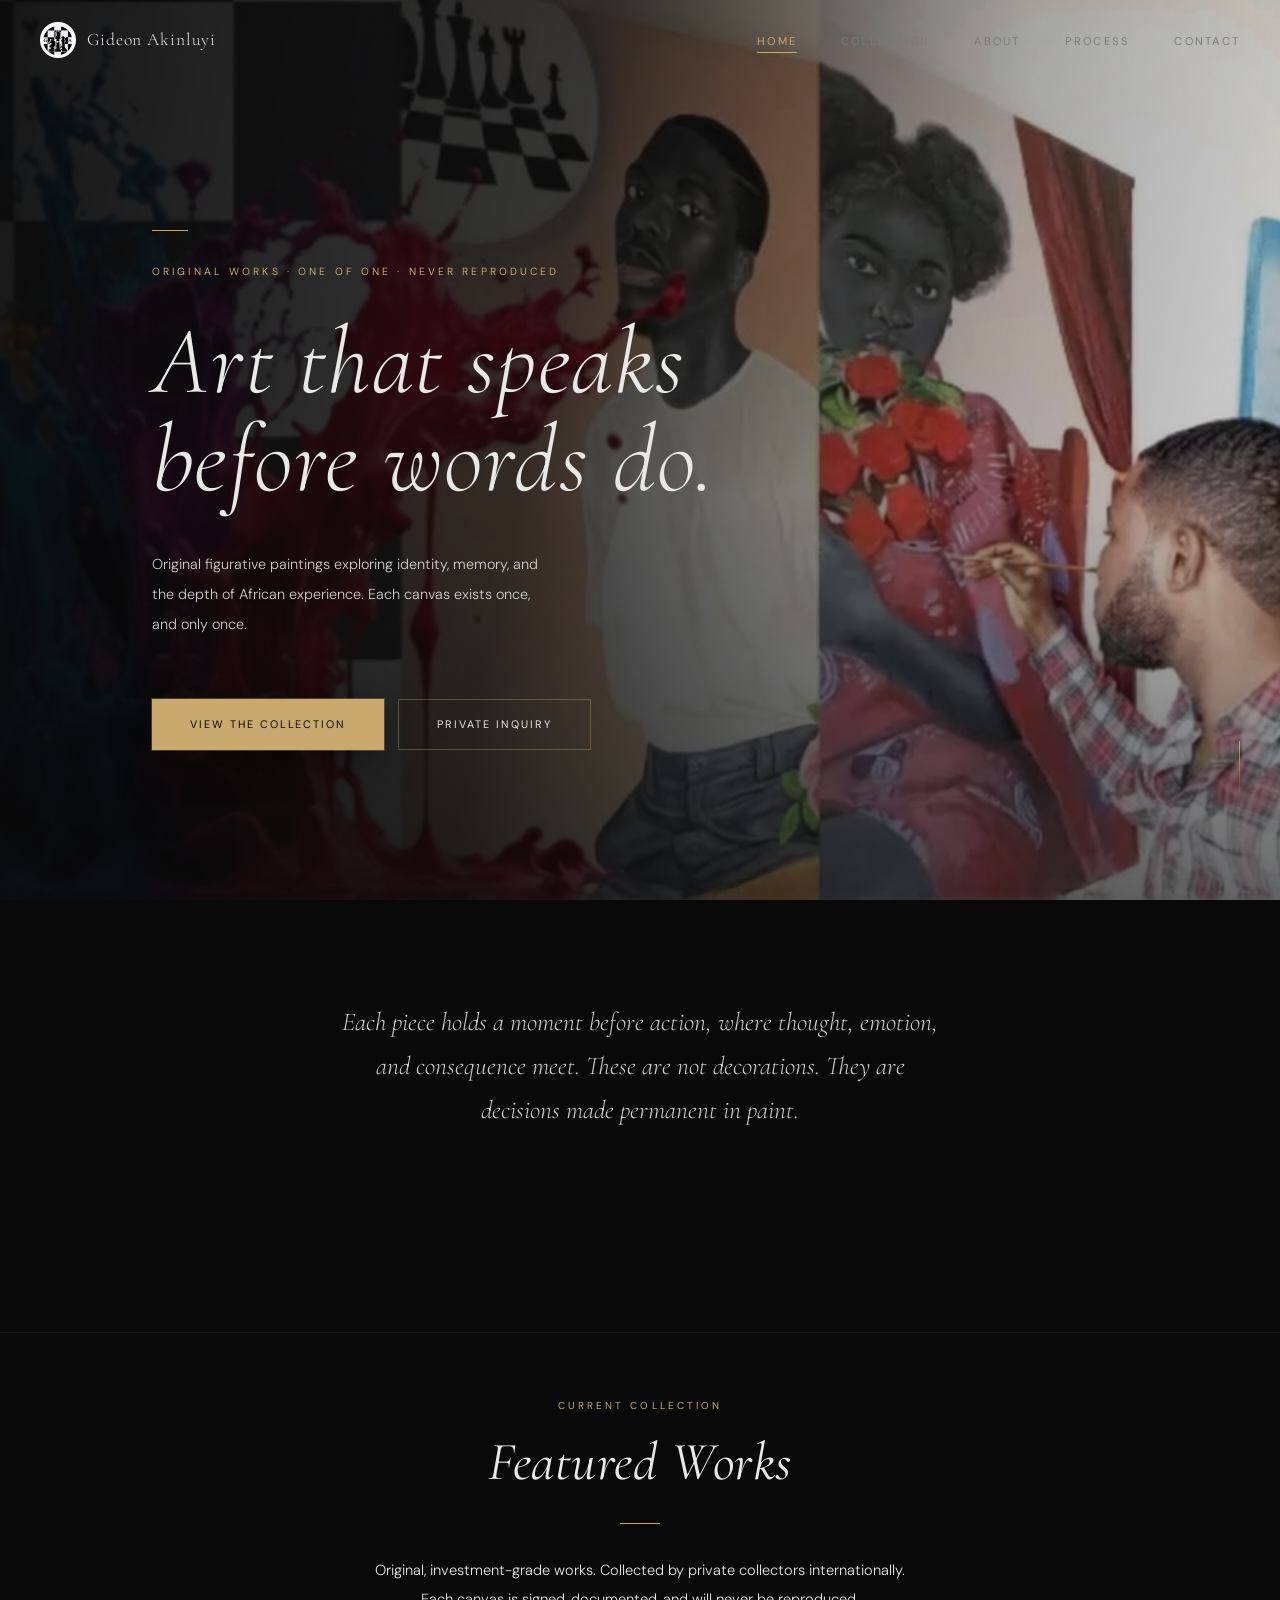
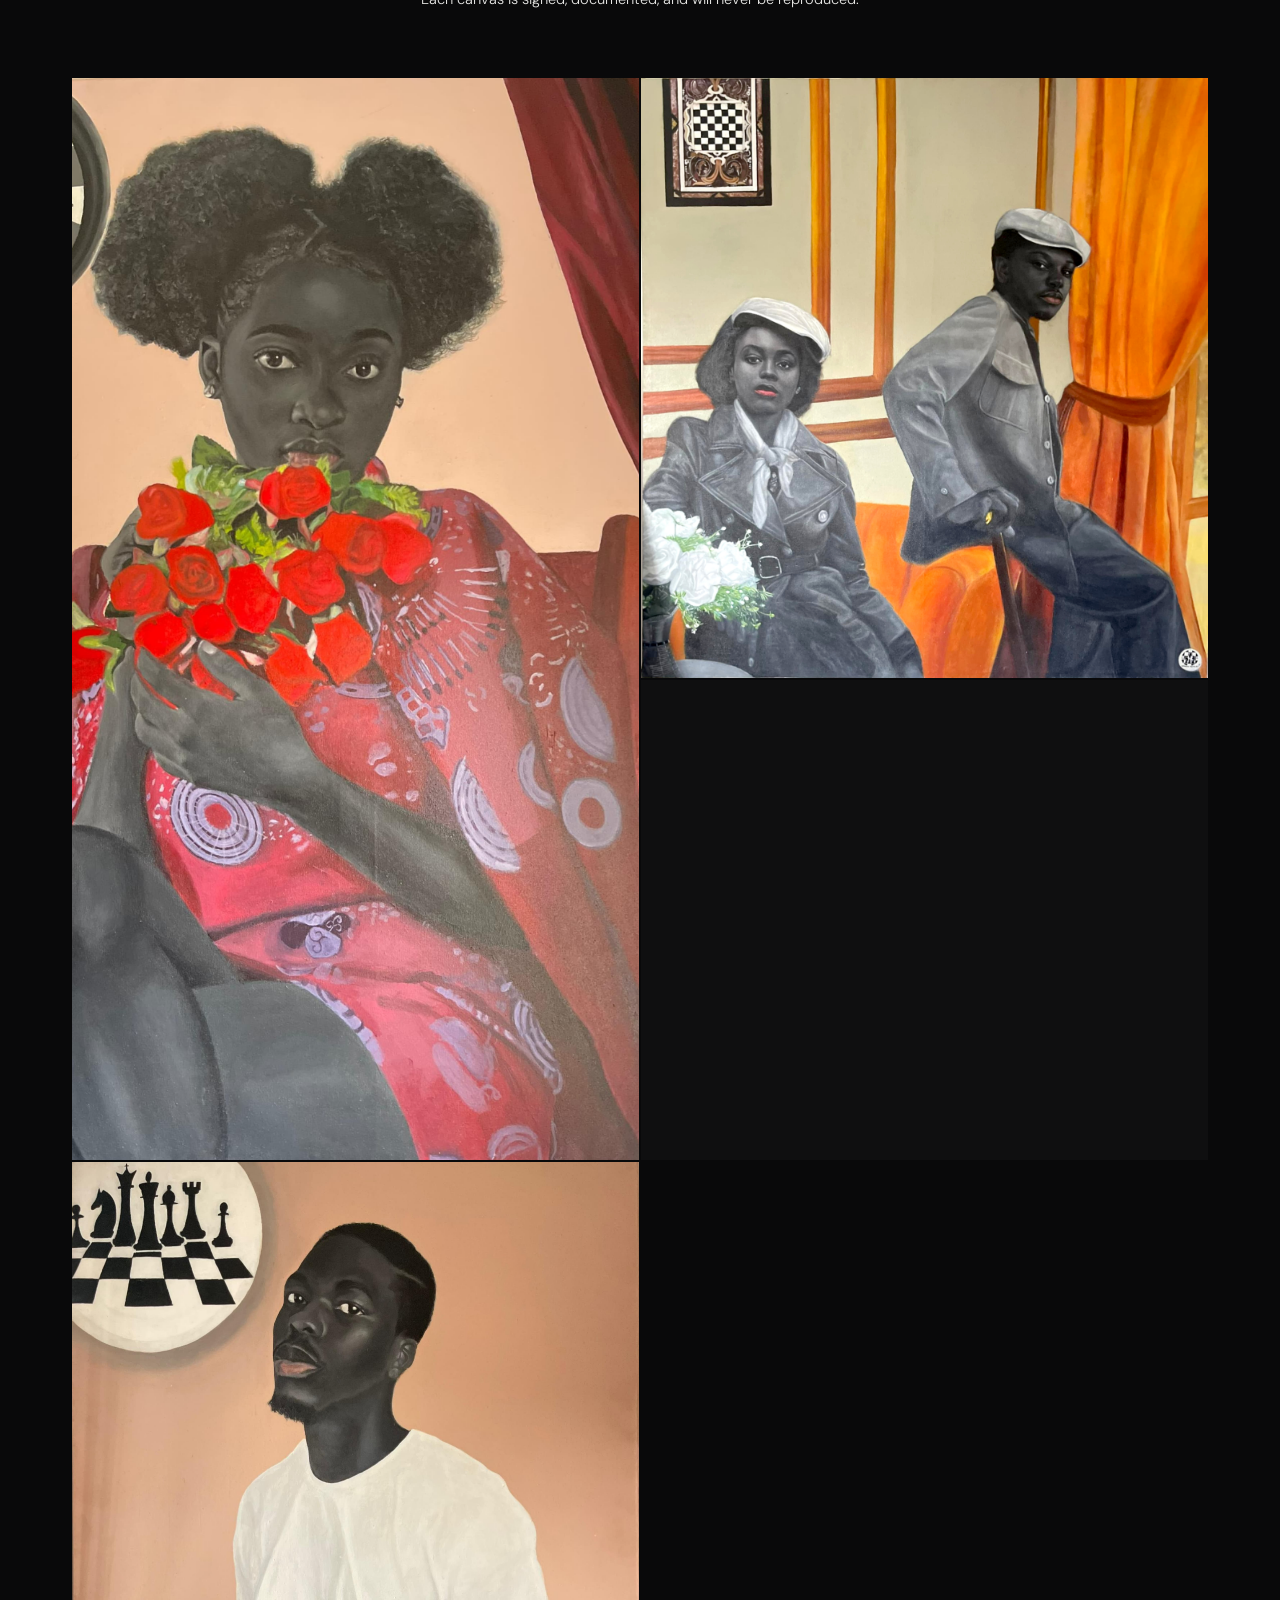
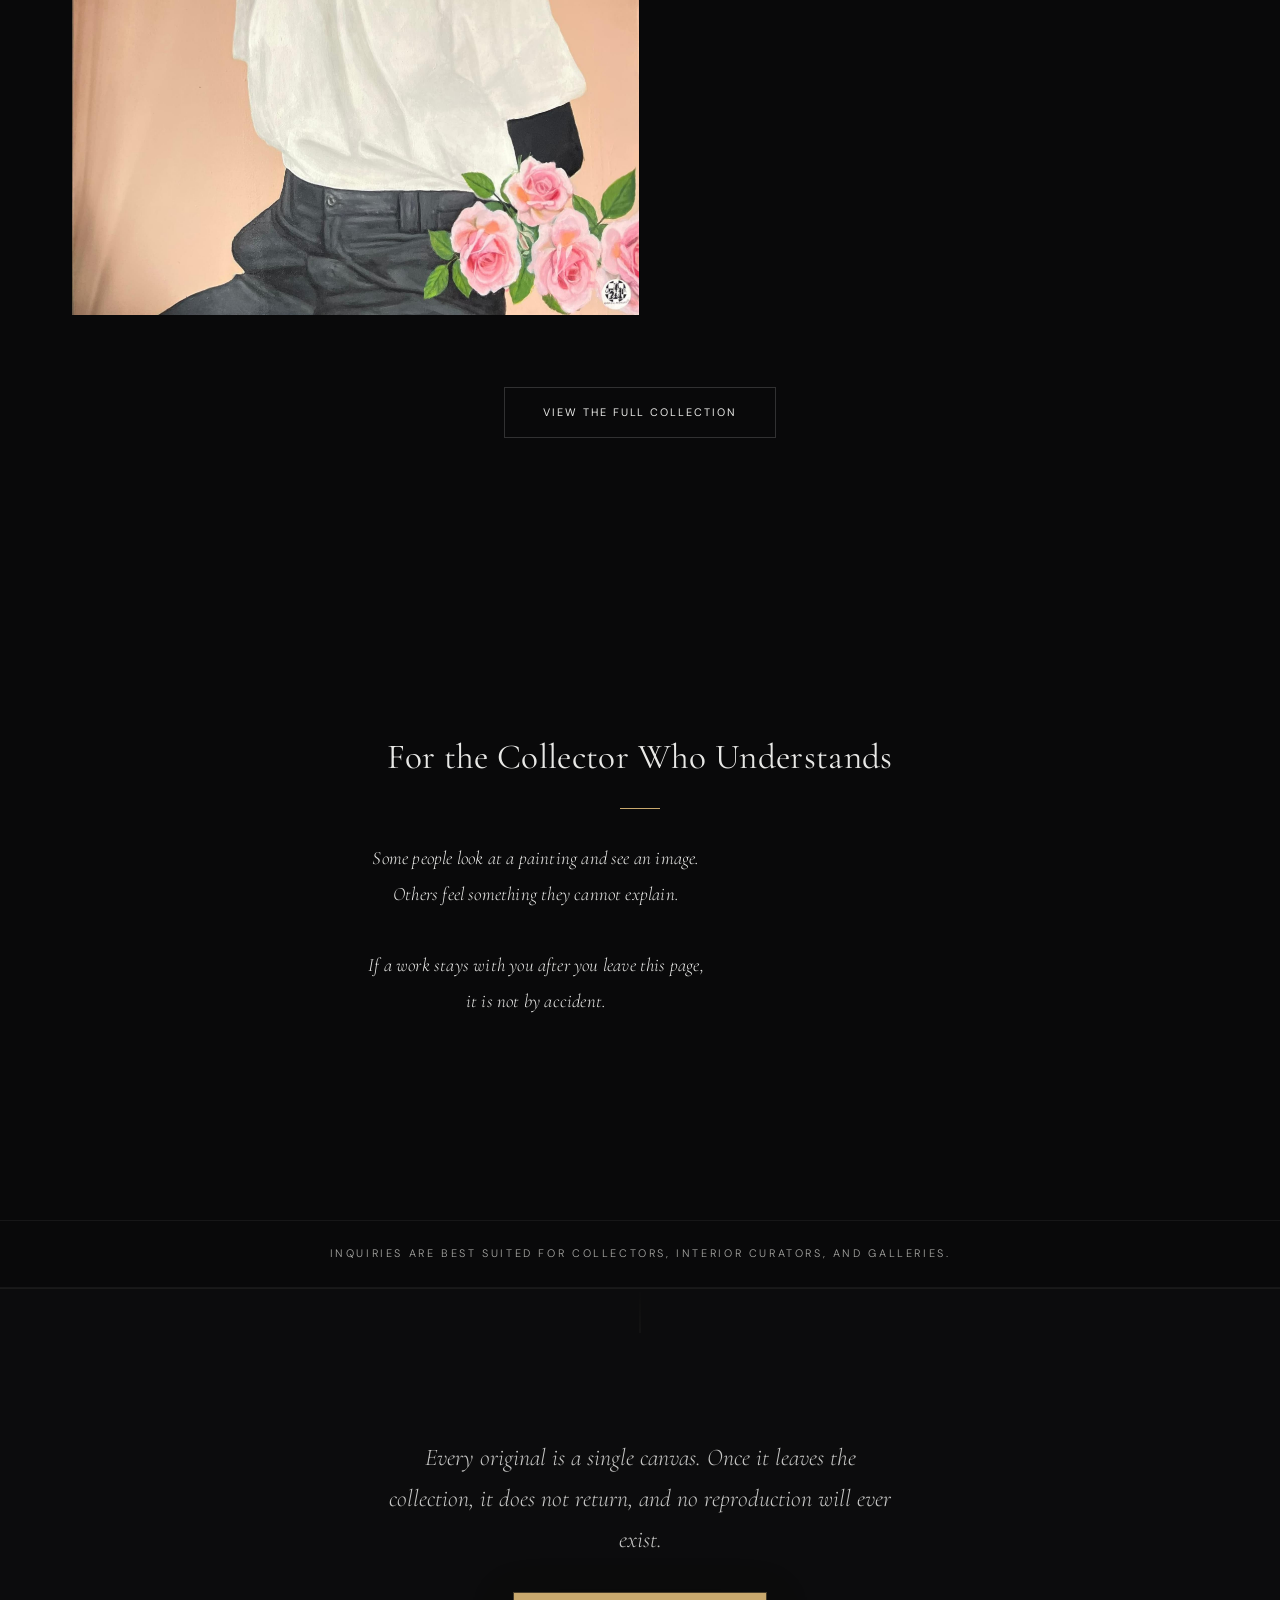
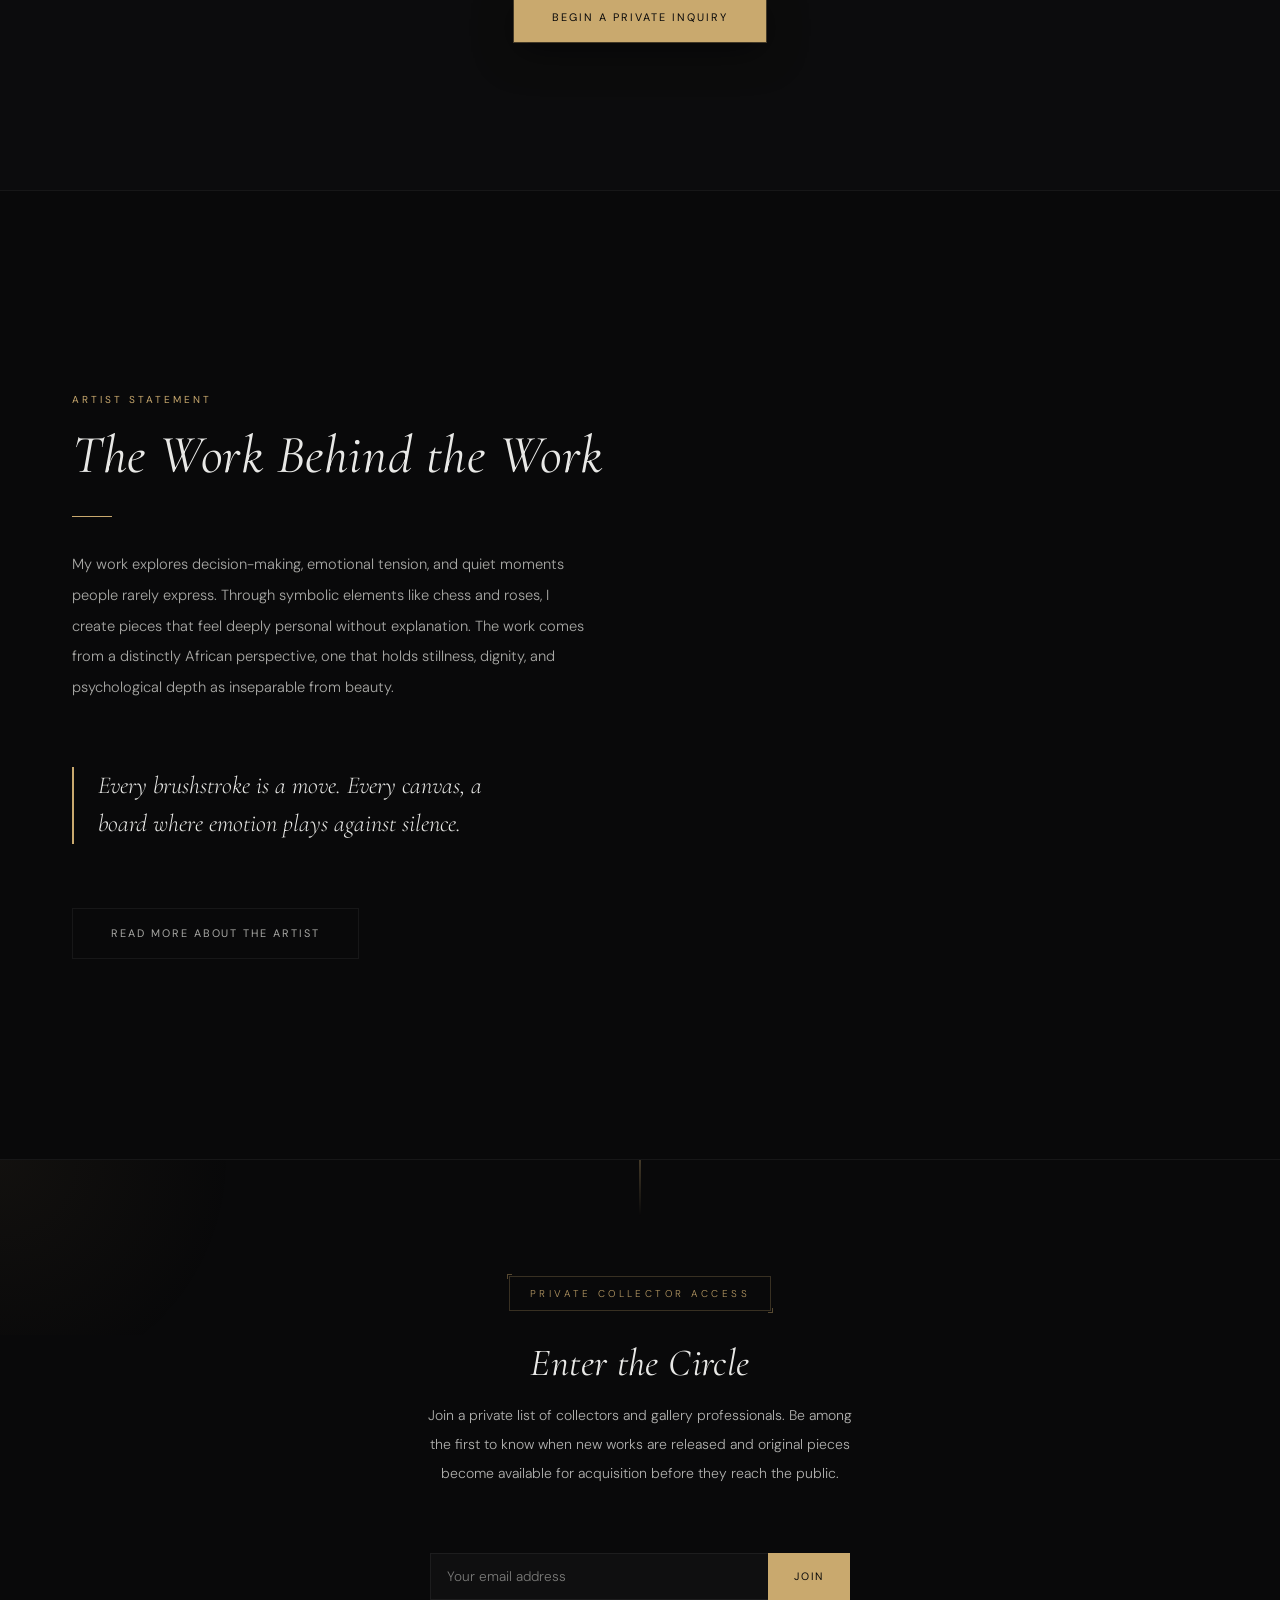
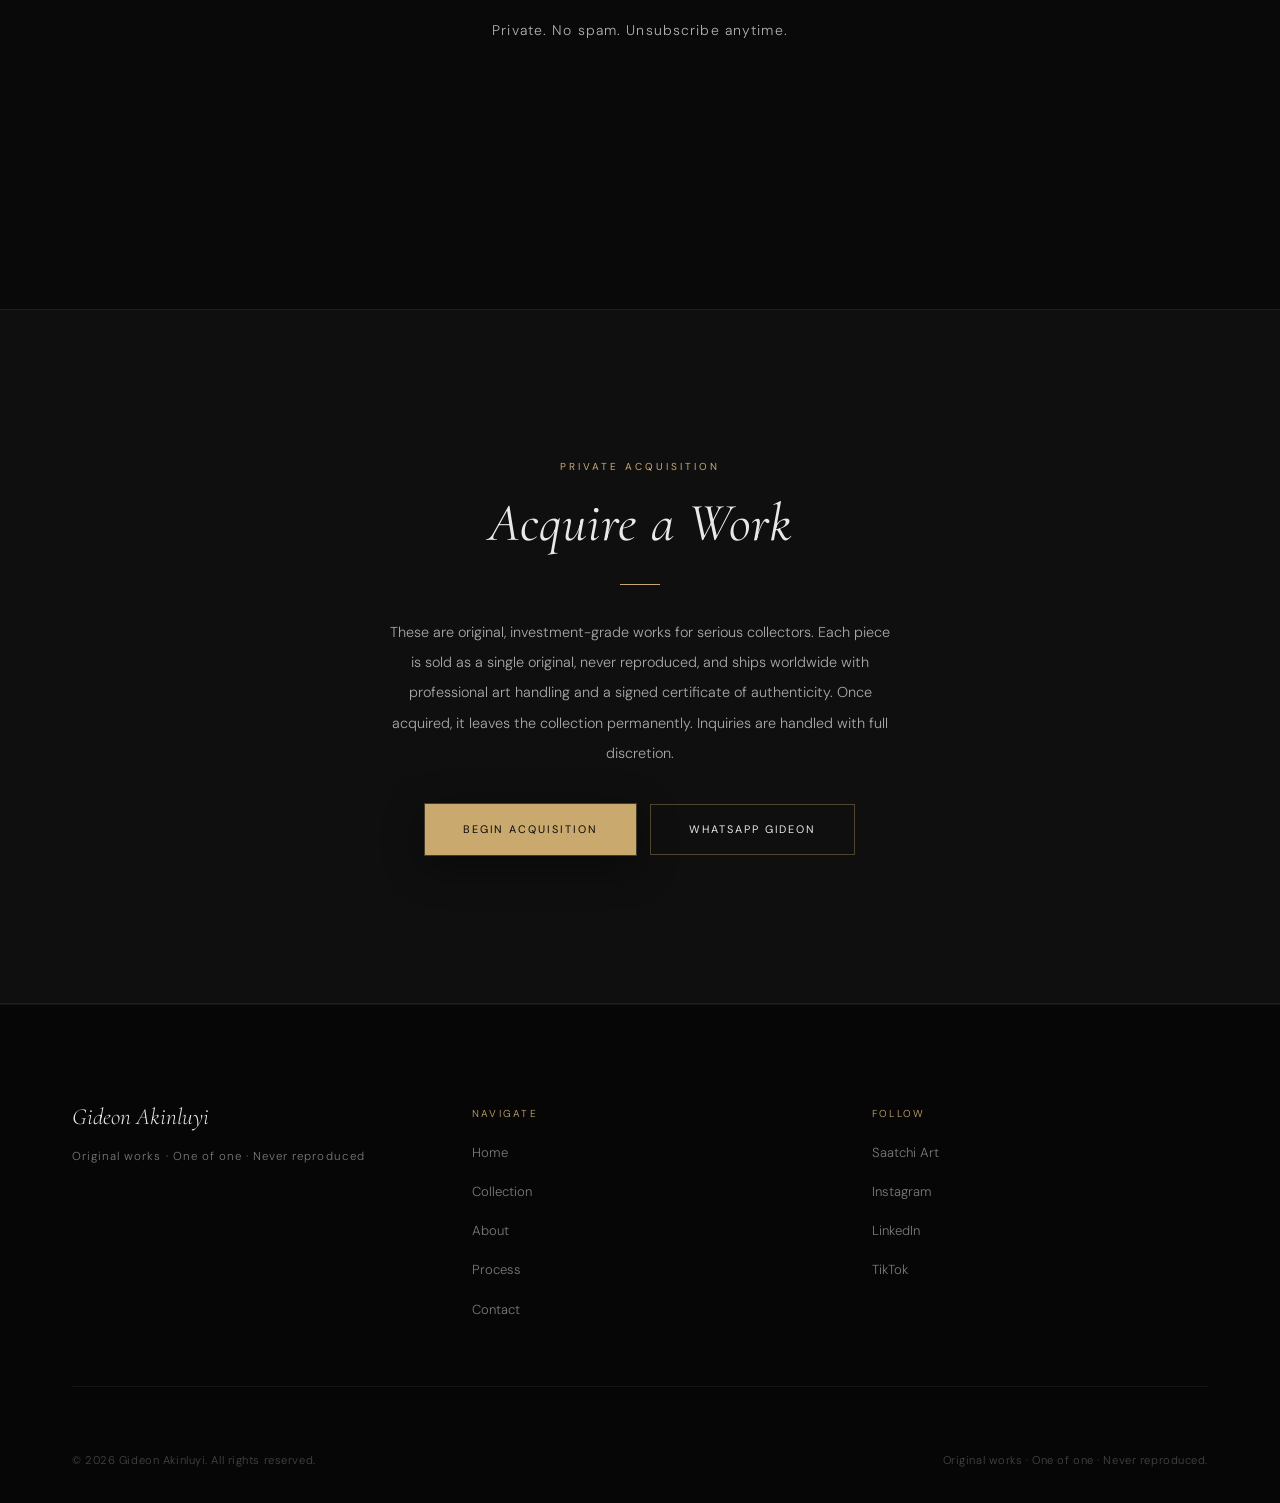
==== commit 165ea6df: "Add files via upload" ====
--- a/index.html
+++ b/index.html
@@ -3,6 +3,7 @@
 <head>
   <meta charset="UTF-8">
   <meta name="viewport" content="width=device-width, initial-scale=1.0">
+  <meta name="google-site-verification" content="zeYGxpsu7D3GCzWtNagPVlCRdoMs4yL0yMiQuH6U3BY" />
   <title>Gideon Akinluyi | Contemporary Artist | Original Figurative Paintings</title>
   <meta name="description" content="Original figurative paintings by Gideon Akinluyi. Investment-grade works exploring identity, decision-making, and the depth of African experience. Each work is one of one, collected privately worldwide.">
   <meta property="og:title" content="Gideon Akinluyi | Contemporary Artist | Original Figurative Paintings">
@@ -48,7 +49,7 @@
 
   <section class="hero">
     <div class="hero__bg">
-      <img src="images/banner.jpg" alt="Gideon Akinluyi studio, original figurative acrylic paintings">
+      <img src="images/banner.jpg" alt="Gideon Akinluyi studio, original figurative paintings in acrylic and oil">
     </div>
     <div class="hero__overlay"></div>
     <div class="hero__content">
@@ -83,19 +84,19 @@
 
       <div class="featured-grid__grid">
         <div class="featured-grid__item fade-in" data-artwork="art1">
-          <img src="images/art1.jpg" alt="A Bouquet of Reflection, figurative acrylic painting by Gideon Akinluyi">
+          <img src="images/art1.jpg" alt="A Bouquet of Reflection, figurative acrylic painting by Gideon Akinluyi" width="2200" height="3000" loading="lazy" decoding="async">
           <div class="featured-grid__caption"><h4>A Bouquet of Reflection</h4></div>
         </div>
         <div class="featured-grid__item fade-in fade-in-delay-1" data-artwork="art2">
-          <img src="images/art2.jpg" alt="Timeless Elegance, figurative acrylic painting by Gideon Akinluyi">
+          <img src="images/art2.jpg" alt="Timeless Elegance, figurative acrylic painting by Gideon Akinluyi" width="2835" height="3000" loading="lazy" decoding="async">
           <div class="featured-grid__caption"><h4>Timeless Elegance</h4></div>
         </div>
         <div class="featured-grid__item fade-in fade-in-delay-2" data-artwork="art3">
-          <img src="images/art3.jpg" alt="Bound by Love, Moved by Purpose, figurative acrylic painting by Gideon Akinluyi">
+          <img src="images/art3.jpg" alt="Bound by Love, Moved by Purpose, figurative acrylic painting by Gideon Akinluyi" width="3000" height="2538" loading="lazy" decoding="async">
           <div class="featured-grid__caption"><h4>Bound by Love, Moved by Purpose</h4></div>
         </div>
         <div class="featured-grid__item fade-in fade-in-delay-3" data-artwork="art4">
-          <img src="images/art4.jpg" alt="Contemplation in Silence, figurative acrylic painting by Gideon Akinluyi">
+          <img src="images/art4.jpg" alt="Contemplation in Silence, figurative acrylic painting by Gideon Akinluyi" width="2260" height="3000" loading="lazy" decoding="async">
           <div class="featured-grid__caption"><h4>Contemplation in Silence</h4></div>
         </div>
       </div>
--- a/style.css
+++ b/style.css
@@ -1758,3 +1758,47 @@
   margin-bottom: var(--sp-md);
   font-style: italic;
 }
+
+/* =========================================
+   ARTWORK DETAIL + ACCESSIBILITY ADDITIONS
+   (kept last so earlier override blocks cannot cancel these)
+========================================= */
+
+/* Show each painting complete in the modal, whatever its proportions */
+.modal__image img {
+  object-fit: contain;
+}
+
+/* Multi-paragraph descriptions: same typography, calm paragraph rhythm */
+.modal__description + .modal__description {
+  margin-top: -6px;
+}
+
+/* Keyboard focus that matches the gold accent */
+a:focus-visible,
+button:focus-visible,
+input:focus-visible,
+select:focus-visible,
+textarea:focus-visible,
+[data-artwork]:focus-visible {
+  outline: 1px solid var(--accent);
+  outline-offset: 4px;
+}
+
+@media (prefers-reduced-motion: reduce) {
+  html { scroll-behavior: auto; }
+  *, *::before, *::after {
+    animation-duration: 0.01ms !important;
+    animation-iteration-count: 1 !important;
+    transition-duration: 0.01ms !important;
+  }
+}
+
+/* Art 7 / Art 8 card metadata: slightly tighter tracking on desktop so the
+   full line (including "Original") stays on one line. Art 1-6 unaffected. */
+@media (min-width: 1025px) {
+  .art-card[data-artwork="art7"] .art-card__meta,
+  .art-card[data-artwork="art8"] .art-card__meta {
+    letter-spacing: 0.035em;
+  }
+}
